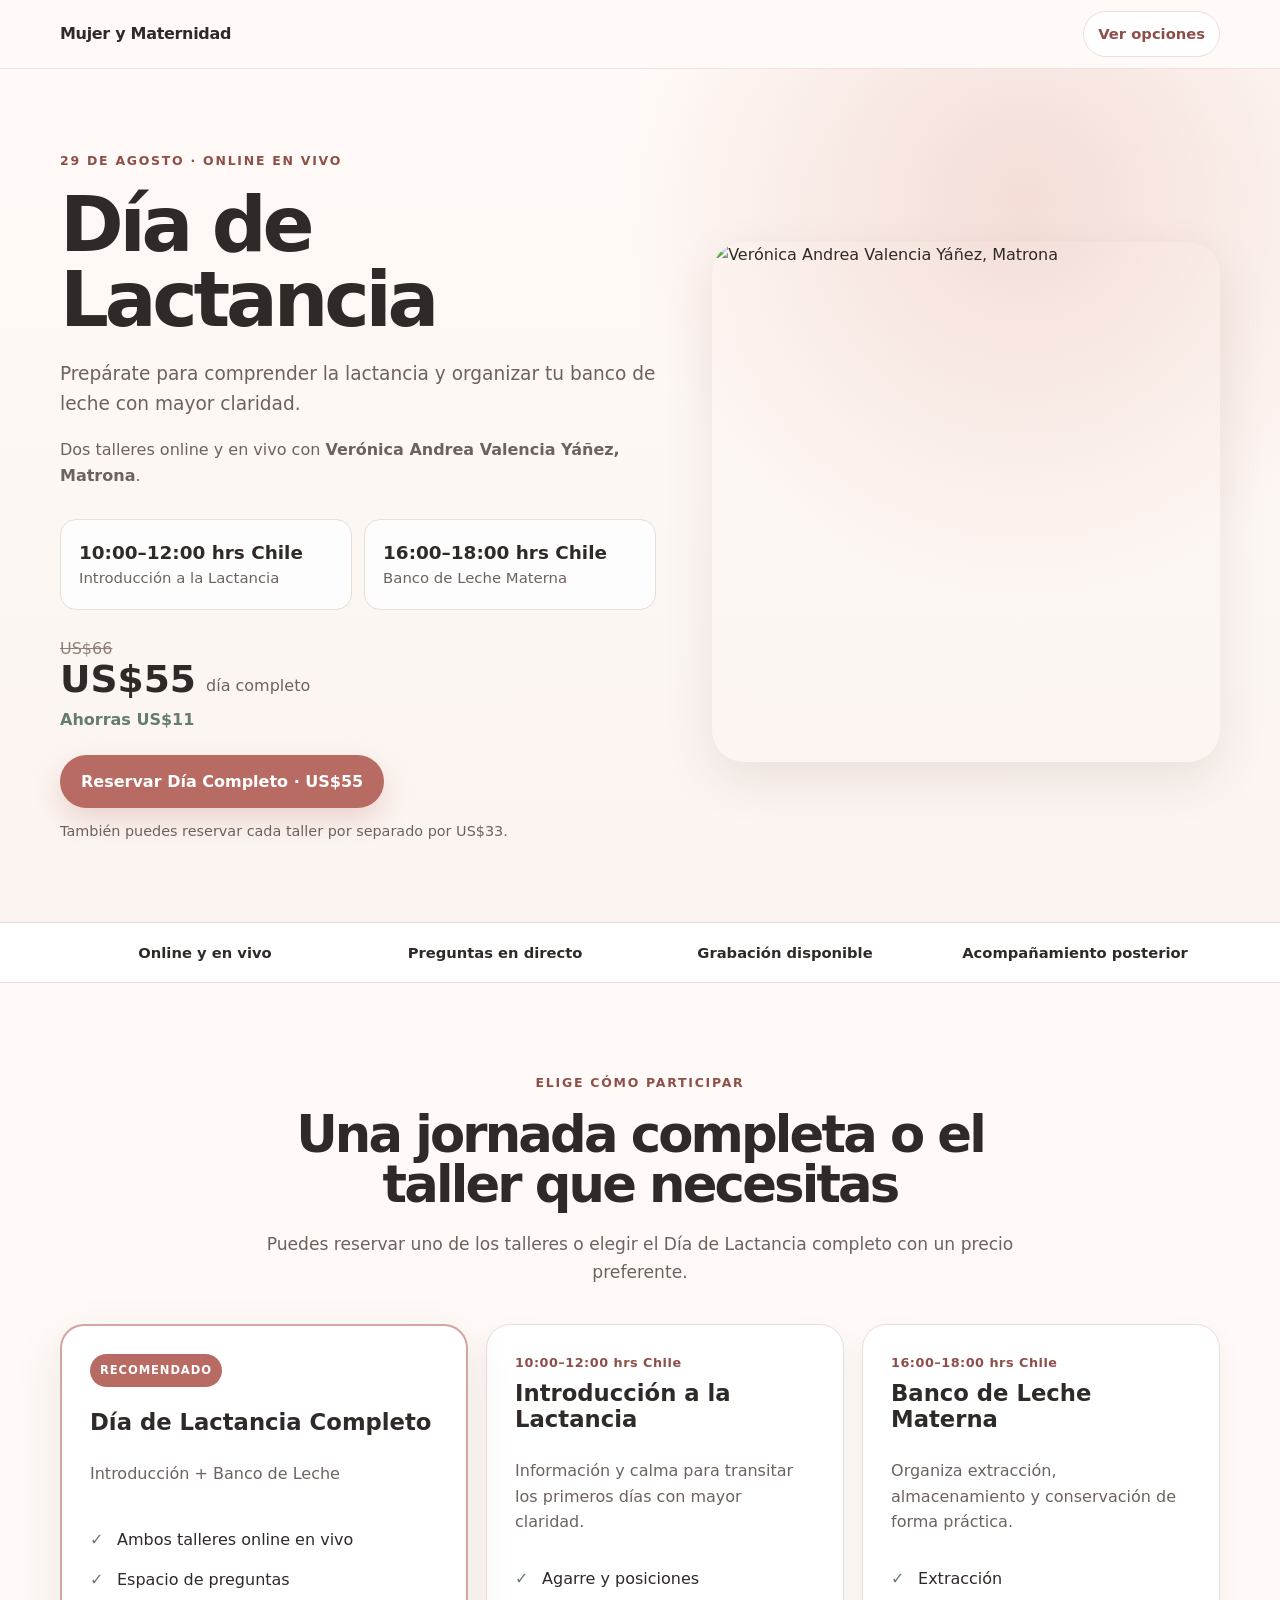
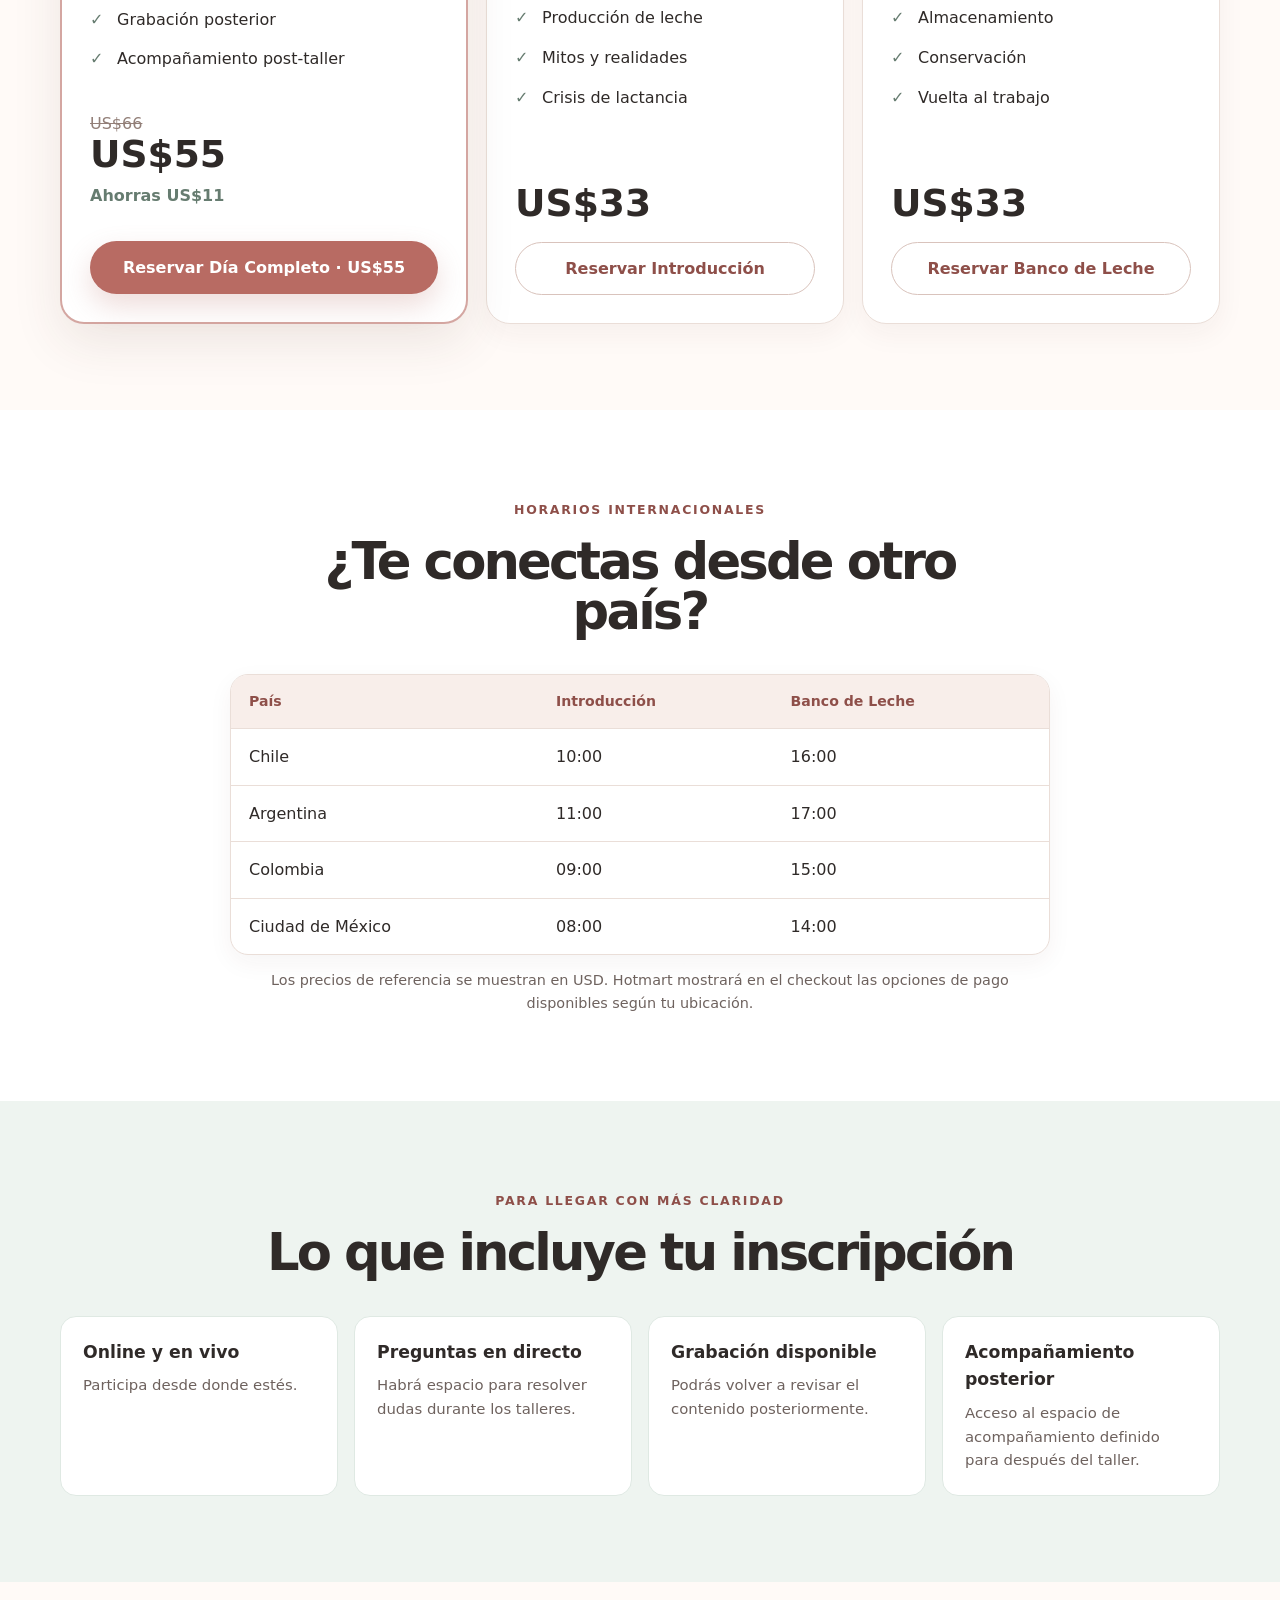
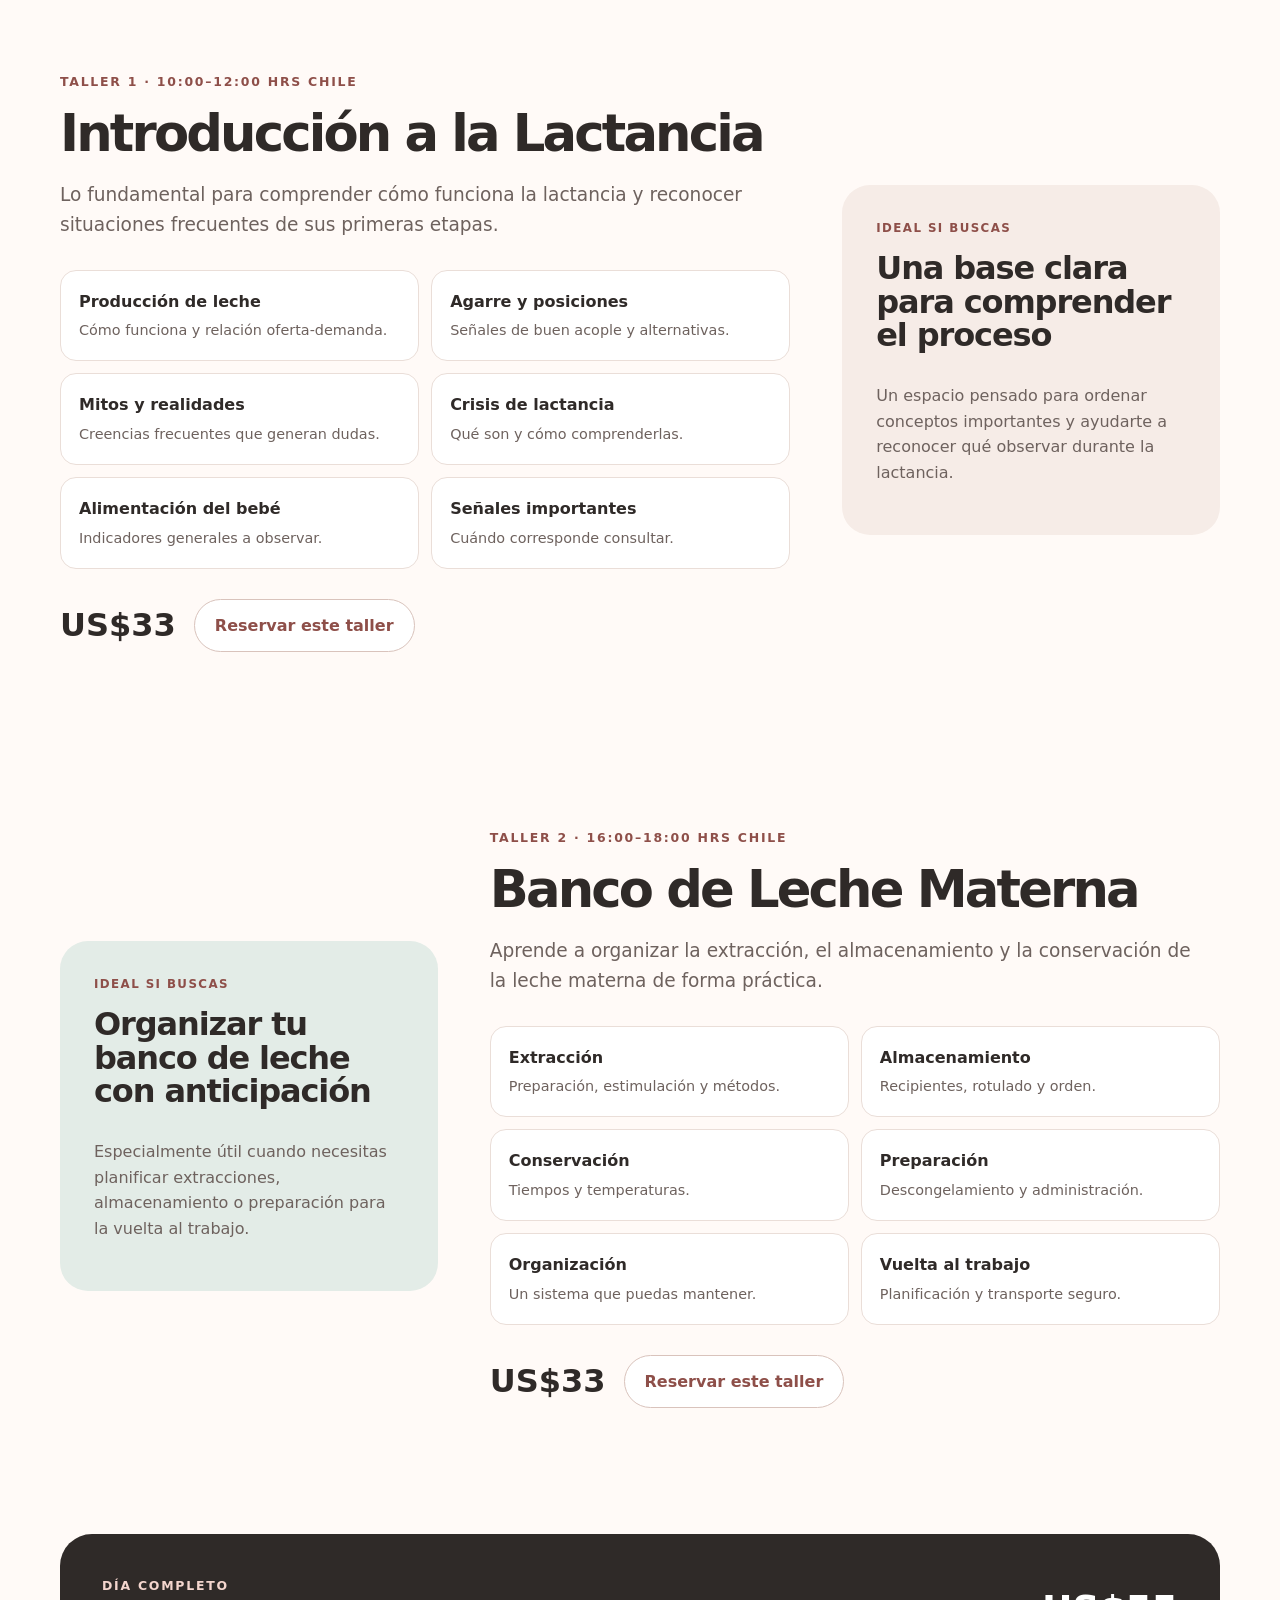
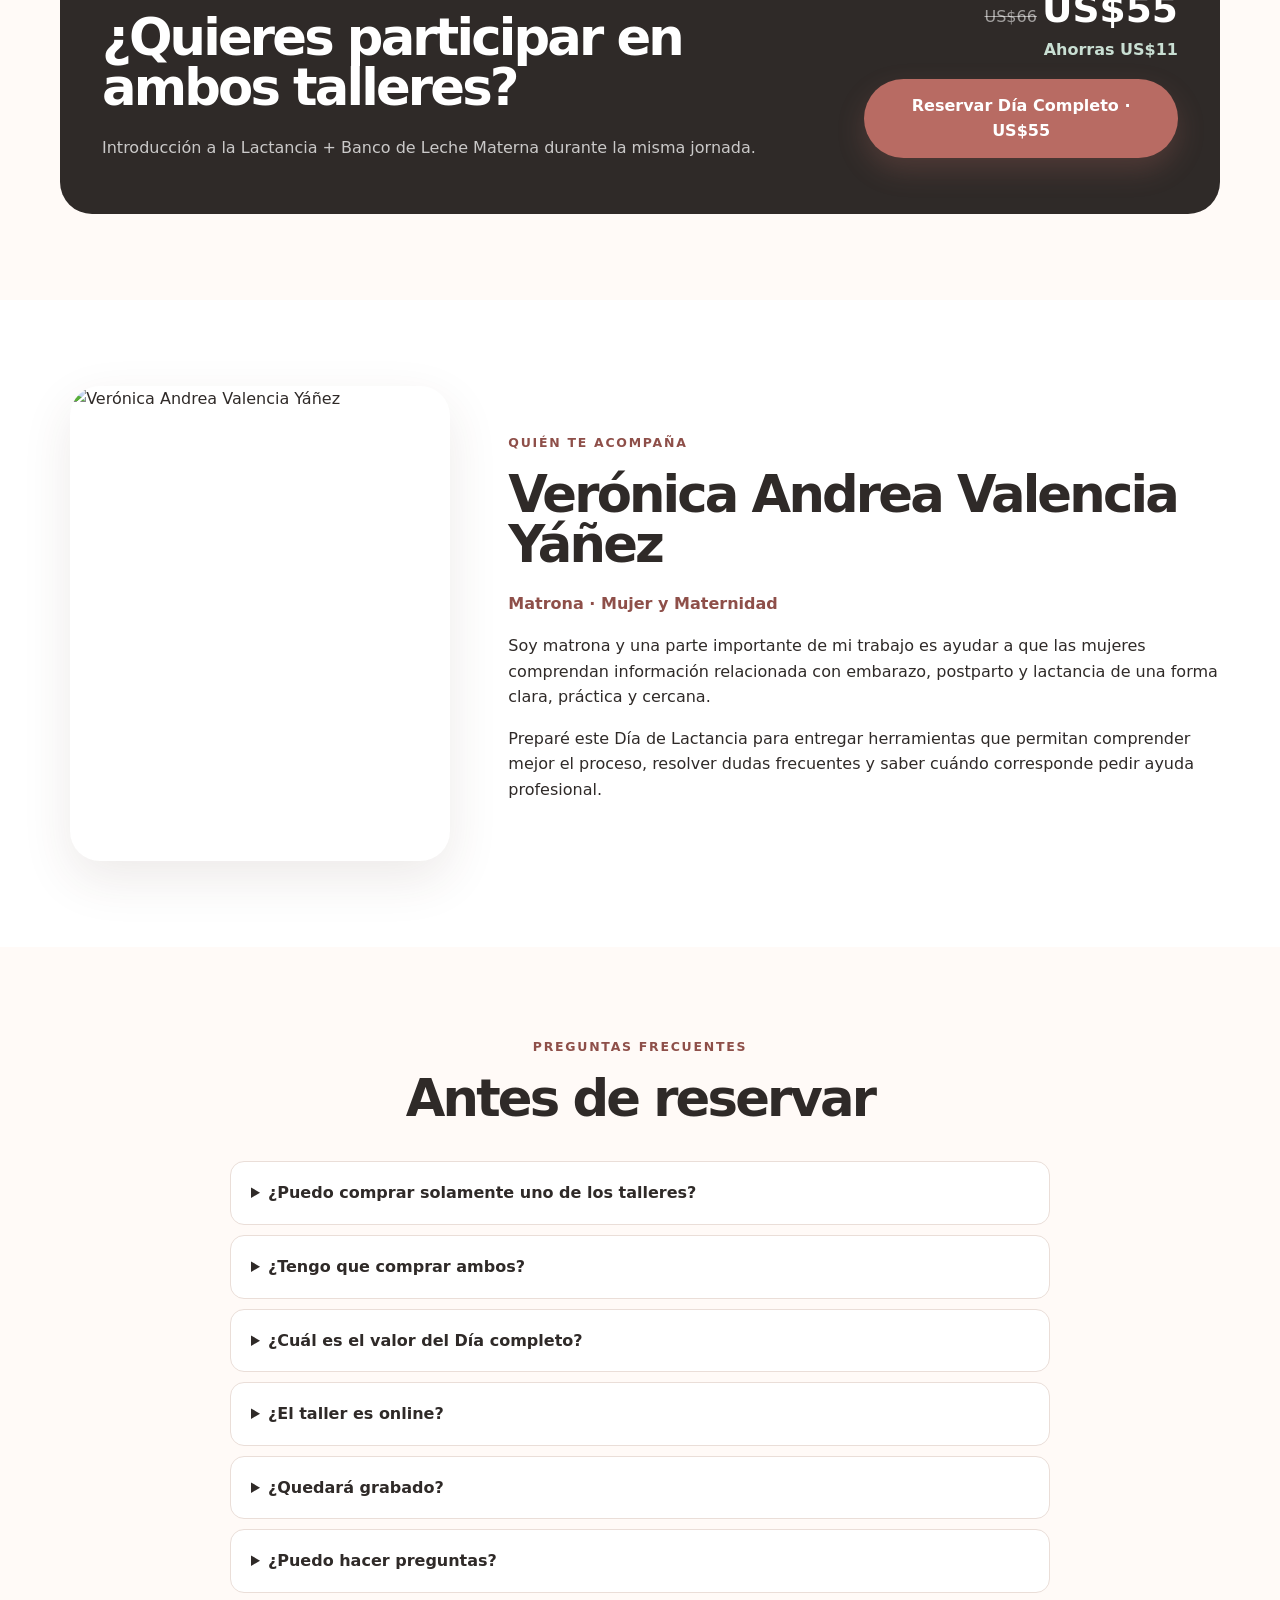
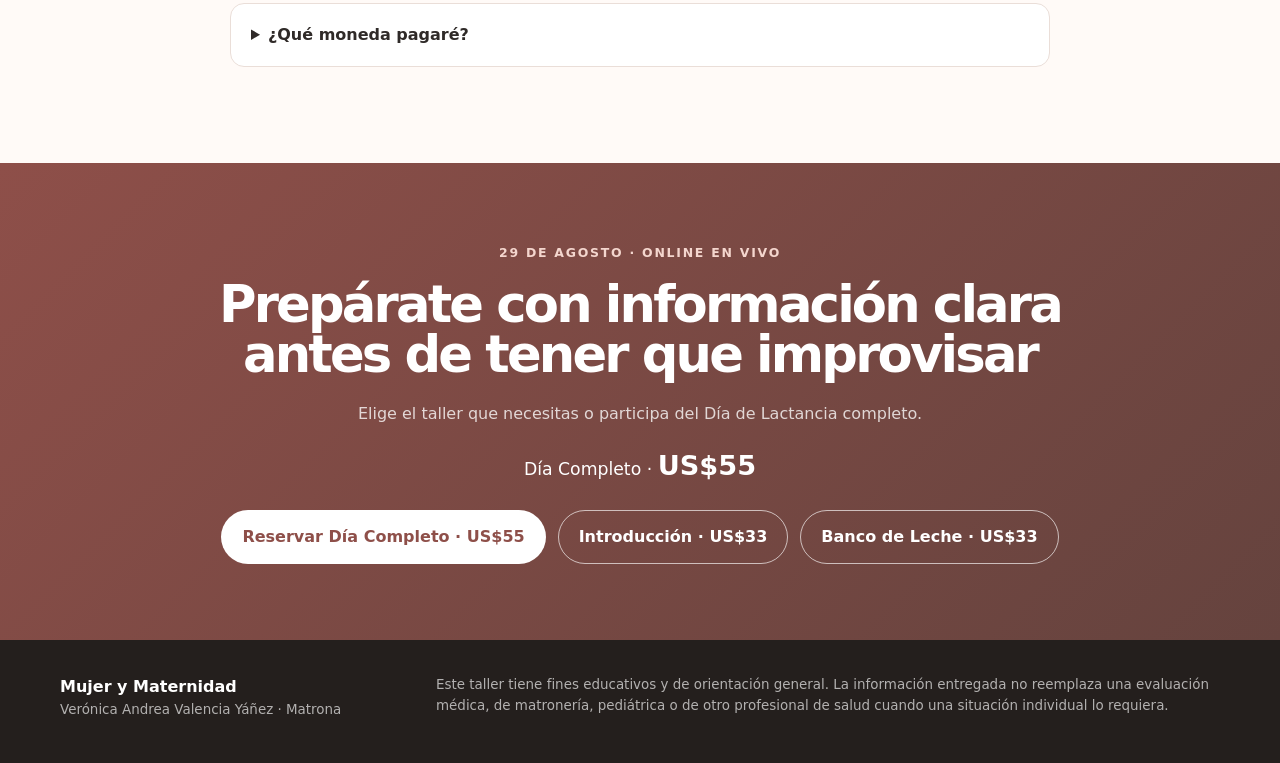
==== public/index.html @ 0cdcf333 "fix: isolate public assets for Cloudflare deployment" ====
<!doctype html>
<html lang="es">
<head>
  <meta charset="utf-8" />
  <meta name="viewport" content="width=device-width, initial-scale=1" />
  <title>Día de Lactancia | Mujer y Maternidad</title>
  <meta name="description" content="Día de Lactancia online en vivo con Verónica Andrea Valencia Yáñez, Matrona. Introducción a la Lactancia y Banco de Leche Materna. 29 de agosto de 2026." />
  <meta property="og:title" content="Día de Lactancia | Mujer y Maternidad" />
  <meta property="og:description" content="Dos talleres online en vivo para comprender la lactancia y organizar tu banco de leche con mayor claridad." />
  <meta property="og:type" content="website" />
  <meta name="theme-color" content="#b86b63" />
  <link rel="stylesheet" href="styles.css" />
  <script src="config.js"></script>
</head>
<body>
  <header class="site-header">
    <div class="container header-inner">
      <a class="brand" href="#inicio" aria-label="Mujer y Maternidad">Mujer y Maternidad</a>
      <a class="header-cta" href="#elige">Ver opciones</a>
    </div>
  </header>

  <main>
    <section class="hero" id="inicio">
      <div class="container hero-grid">
        <div class="hero-copy">
          <span class="eyebrow">29 DE AGOSTO · ONLINE EN VIVO</span>
          <h1>Día de Lactancia</h1>
          <p class="hero-lead">Prepárate para comprender la lactancia y organizar tu banco de leche con mayor claridad.</p>
          <p class="hero-subcopy">Dos talleres online y en vivo con <strong>Verónica Andrea Valencia Yáñez, Matrona</strong>.</p>

          <div class="schedule" aria-label="Horarios del evento">
            <div class="schedule-item">
              <strong>10:00–12:00 hrs Chile</strong>
              <span>Introducción a la Lactancia</span>
            </div>
            <div class="schedule-item">
              <strong>16:00–18:00 hrs Chile</strong>
              <span>Banco de Leche Materna</span>
            </div>
          </div>

          <div class="hero-offer">
            <span class="old-price">US$66</span>
            <div class="price-line"><strong>US$55</strong><span>día completo</span></div>
            <span class="saving">Ahorras US$11</span>
          </div>

          <a class="btn btn-primary combo-link" href="#" data-product="combo">Reservar Día Completo · US$55</a>
          <p class="microcopy">También puedes reservar cada taller por separado por US$33.</p>
        </div>

        <div class="hero-visual">
          <img class="hero-photo" src="https://hotmart.s3.amazonaws.com/profile_pictures/819f171f-e2e6-4ca8-93f9-af13ea2b0420/CopiadeIMG_9657.jpeg" alt="Verónica Andrea Valencia Yáñez, Matrona" />
        </div>
      </div>
    </section>

    <section class="trust-strip">
      <div class="container trust-grid">
        <span>Online y en vivo</span>
        <span>Preguntas en directo</span>
        <span>Grabación disponible</span>
        <span>Acompañamiento posterior</span>
      </div>
    </section>

    <section class="section" id="elige">
      <div class="container">
        <div class="section-heading centered">
          <span class="eyebrow">ELIGE CÓMO PARTICIPAR</span>
          <h2>Una jornada completa o el taller que necesitas</h2>
          <p>Puedes reservar uno de los talleres o elegir el Día de Lactancia completo con un precio preferente.</p>
        </div>

        <div class="cards pricing-grid">
          <article class="card card-featured">
            <span class="badge">RECOMENDADO</span>
            <h3>Día de Lactancia Completo</h3>
            <p class="card-subtitle">Introducción + Banco de Leche</p>
            <ul class="check-list">
              <li>Ambos talleres online en vivo</li>
              <li>Espacio de preguntas</li>
              <li>Grabación posterior</li>
              <li>Acompañamiento post-taller</li>
            </ul>
            <div class="price-block">
              <span class="old-price">US$66</span>
              <strong>US$55</strong>
              <span class="saving">Ahorras US$11</span>
            </div>
            <a class="btn btn-primary combo-link" data-product="combo" href="#">Quiero el Día Completo</a>
          </article>

          <article class="card">
            <span class="card-time">10:00–12:00 hrs Chile</span>
            <h3>Introducción a la Lactancia</h3>
            <p>Información y calma para transitar los primeros días con mayor claridad.</p>
            <ul class="check-list compact">
              <li>Agarre y posiciones</li>
              <li>Producción de leche</li>
              <li>Mitos y realidades</li>
              <li>Crisis de lactancia</li>
            </ul>
            <div class="price-block"><strong>US$33</strong></div>
            <a class="btn btn-secondary checkout-link" data-product="introduction" href="#">Reservar Introducción</a>
          </article>

          <article class="card">
            <span class="card-time">16:00–18:00 hrs Chile</span>
            <h3>Banco de Leche Materna</h3>
            <p>Organiza extracción, almacenamiento y conservación de forma práctica.</p>
            <ul class="check-list compact">
              <li>Extracción</li>
              <li>Almacenamiento</li>
              <li>Conservación</li>
              <li>Vuelta al trabajo</li>
            </ul>
            <div class="price-block"><strong>US$33</strong></div>
            <a class="btn btn-secondary checkout-link" data-product="milkBank" href="#">Reservar Banco de Leche</a>
          </article>
        </div>
      </div>
    </section>

    <section class="section international-section">
      <div class="container narrow">
        <div class="section-heading centered">
          <span class="eyebrow">HORARIOS INTERNACIONALES</span>
          <h2>¿Te conectas desde otro país?</h2>
        </div>
        <div class="time-table-wrap">
          <table class="time-table">
            <thead><tr><th>País</th><th>Introducción</th><th>Banco de Leche</th></tr></thead>
            <tbody>
              <tr><td>Chile</td><td>10:00</td><td>16:00</td></tr>
              <tr><td>Argentina</td><td>11:00</td><td>17:00</td></tr>
              <tr><td>Colombia</td><td>09:00</td><td>15:00</td></tr>
              <tr><td>Ciudad de México</td><td>08:00</td><td>14:00</td></tr>
            </tbody>
          </table>
        </div>
        <p class="table-note">Los precios de referencia se muestran en USD. Hotmart mostrará en el checkout las opciones de pago disponibles según tu ubicación.</p>
      </div>
    </section>

    <section class="section section-soft">
      <div class="container">
        <div class="section-heading centered">
          <span class="eyebrow">PARA LLEGAR CON MÁS CLARIDAD</span>
          <h2>Lo que incluye tu inscripción</h2>
        </div>
        <div class="benefits-grid">
          <article class="mini-card"><strong>Online y en vivo</strong><span>Participa desde donde estés.</span></article>
          <article class="mini-card"><strong>Preguntas en directo</strong><span>Habrá espacio para resolver dudas durante los talleres.</span></article>
          <article class="mini-card"><strong>Grabación disponible</strong><span>Podrás volver a revisar el contenido posteriormente.</span></article>
          <article class="mini-card"><strong>Acompañamiento posterior</strong><span>Acceso al espacio de acompañamiento definido para después del taller.</span></article>
        </div>
      </div>
    </section>

    <section class="section split-section" id="introduccion">
      <div class="container split-grid">
        <div>
          <span class="eyebrow">TALLER 1 · 10:00–12:00 HRS CHILE</span>
          <h2>Introducción a la Lactancia</h2>
          <p class="lead">Lo fundamental para comprender cómo funciona la lactancia y reconocer situaciones frecuentes de sus primeras etapas.</p>
          <div class="topic-grid">
            <div><strong>Producción de leche</strong><span>Cómo funciona y relación oferta-demanda.</span></div>
            <div><strong>Agarre y posiciones</strong><span>Señales de buen acople y alternativas.</span></div>
            <div><strong>Mitos y realidades</strong><span>Creencias frecuentes que generan dudas.</span></div>
            <div><strong>Crisis de lactancia</strong><span>Qué son y cómo comprenderlas.</span></div>
            <div><strong>Alimentación del bebé</strong><span>Indicadores generales a observar.</span></div>
            <div><strong>Señales importantes</strong><span>Cuándo corresponde consultar.</span></div>
          </div>
          <div class="inline-offer"><strong>US$33</strong><a class="btn btn-secondary checkout-link" data-product="introduction" href="#">Reservar este taller</a></div>
        </div>
        <aside class="info-panel">
          <span class="panel-label">IDEAL SI BUSCAS</span>
          <h3>Una base clara para comprender el proceso</h3>
          <p>Un espacio pensado para ordenar conceptos importantes y ayudarte a reconocer qué observar durante la lactancia.</p>
        </aside>
      </div>
    </section>

    <section class="section split-section reverse" id="banco">
      <div class="container split-grid">
        <aside class="info-panel accent-panel">
          <span class="panel-label">IDEAL SI BUSCAS</span>
          <h3>Organizar tu banco de leche con anticipación</h3>
          <p>Especialmente útil cuando necesitas planificar extracciones, almacenamiento o preparación para la vuelta al trabajo.</p>
        </aside>
        <div>
          <span class="eyebrow">TALLER 2 · 16:00–18:00 HRS CHILE</span>
          <h2>Banco de Leche Materna</h2>
          <p class="lead">Aprende a organizar la extracción, el almacenamiento y la conservación de la leche materna de forma práctica.</p>
          <div class="topic-grid">
            <div><strong>Extracción</strong><span>Preparación, estimulación y métodos.</span></div>
            <div><strong>Almacenamiento</strong><span>Recipientes, rotulado y orden.</span></div>
            <div><strong>Conservación</strong><span>Tiempos y temperaturas.</span></div>
            <div><strong>Preparación</strong><span>Descongelamiento y administración.</span></div>
            <div><strong>Organización</strong><span>Un sistema que puedas mantener.</span></div>
            <div><strong>Vuelta al trabajo</strong><span>Planificación y transporte seguro.</span></div>
          </div>
          <div class="inline-offer"><strong>US$33</strong><a class="btn btn-secondary checkout-link" data-product="milkBank" href="#">Reservar este taller</a></div>
        </div>
      </div>
    </section>

    <section class="section combo-section">
      <div class="container combo-box">
        <div>
          <span class="eyebrow light">DÍA COMPLETO</span>
          <h2>¿Quieres participar en ambos talleres?</h2>
          <p>Introducción a la Lactancia + Banco de Leche Materna durante la misma jornada.</p>
        </div>
        <div class="combo-price">
          <span class="old-price">US$66</span>
          <strong>US$55</strong>
          <span class="saving">Ahorras US$11</span>
          <a class="btn btn-primary combo-link" data-product="combo" href="#">Reservar Día Completo</a>
        </div>
      </div>
    </section>

    <section class="section section-profile">
      <div class="container profile-grid">
        <div class="profile-photo-wrap">
          <img class="profile-photo-real" src="https://hotmart.s3.amazonaws.com/profile_pictures/819f171f-e2e6-4ca8-93f9-af13ea2b0420/CopiadeIMG_9657.jpeg" alt="Verónica Andrea Valencia Yáñez" />
        </div>
        <div>
          <span class="eyebrow">QUIÉN TE ACOMPAÑA</span>
          <h2>Verónica Andrea Valencia Yáñez</h2>
          <p class="role">Matrona · Mujer y Maternidad</p>
          <p>Soy matrona y una parte importante de mi trabajo es ayudar a que las mujeres comprendan información relacionada con embarazo, postparto y lactancia de una forma clara, práctica y cercana.</p>
          <p>Preparé este Día de Lactancia para entregar herramientas que permitan comprender mejor el proceso, resolver dudas frecuentes y saber cuándo corresponde pedir ayuda profesional.</p>
        </div>
      </div>
    </section>

    <section class="section faq-section" id="faq">
      <div class="container narrow">
        <div class="section-heading centered">
          <span class="eyebrow">PREGUNTAS FRECUENTES</span>
          <h2>Antes de reservar</h2>
        </div>
        <details><summary>¿Puedo comprar solamente uno de los talleres?</summary><p>Sí. Cada taller puede reservarse individualmente por US$33.</p></details>
        <details><summary>¿Tengo que comprar ambos?</summary><p>No. Puedes elegir Introducción a la Lactancia, Banco de Leche o el Día de Lactancia completo.</p></details>
        <details><summary>¿Cuál es el valor del Día completo?</summary><p>US$55. Los dos talleres comprados por separado cuestan US$66.</p></details>
        <details><summary>¿El taller es online?</summary><p>Sí. Los dos talleres se realizan online y en vivo.</p></details>
        <details><summary>¿Quedará grabado?</summary><p>Sí. La inscripción contempla acceso posterior a la grabación según las condiciones informadas para el evento.</p></details>
        <details><summary>¿Puedo hacer preguntas?</summary><p>Sí. Habrá espacio para preguntas y respuestas durante la jornada.</p></details>
        <details><summary>¿Qué moneda pagaré?</summary><p>Los precios de referencia se expresan en dólares estadounidenses. Hotmart mostrará en el checkout las opciones de pago disponibles para tu ubicación.</p></details>
      </div>
    </section>

    <section class="final-cta">
      <div class="container final-cta-inner">
        <span class="eyebrow light">29 DE AGOSTO · ONLINE EN VIVO</span>
        <h2>Prepárate con información clara antes de tener que improvisar</h2>
        <p>Elige el taller que necesitas o participa del Día de Lactancia completo.</p>
        <div class="final-offer">Día Completo · <strong>US$55</strong></div>
        <div class="final-actions">
          <a class="btn btn-light combo-link" data-product="combo" href="#">Reservar Día Completo</a>
          <a class="btn btn-outline-light checkout-link" data-product="introduction" href="#">Introducción · US$33</a>
          <a class="btn btn-outline-light checkout-link" data-product="milkBank" href="#">Banco de Leche · US$33</a>
        </div>
      </div>
    </section>
  </main>

  <footer>
    <div class="container footer-inner">
      <div><strong>Mujer y Maternidad</strong><span>Verónica Andrea Valencia Yáñez · Matrona</span></div>
      <p>Este taller tiene fines educativos y de orientación general. La información entregada no reemplaza una evaluación médica, de matronería, pediátrica o de otro profesional de salud cuando una situación individual lo requiera.</p>
    </div>
  </footer>

  <script src="main.js"></script>
</body>
</html>
---- public/styles.css ----
:root{--bg:#fffaf7;--surface:#ffffff;--soft:#f6ece7;--soft2:#eef4f0;--text:#2f2a28;--muted:#6e625e;--brand:#b86b63;--brand-dark:#8e4f49;--sage:#667c70;--line:#eaded8;--shadow:0 18px 50px rgba(78,49,42,.10);--radius:24px;--radius-sm:16px;--max:1160px}*{box-sizing:border-box}html{scroll-behavior:smooth}body{margin:0;font-family:Inter,ui-sans-serif,system-ui,-apple-system,BlinkMacSystemFont,"Segoe UI",sans-serif;background:var(--bg);color:var(--text);line-height:1.6}a{color:inherit;text-decoration:none}.container{width:min(calc(100% - 32px),var(--max));margin:0 auto}.narrow{max-width:820px}.site-header{position:sticky;top:0;z-index:50;background:rgba(255,250,247,.92);backdrop-filter:blur(16px);border-bottom:1px solid rgba(234,222,216,.8)}.header-inner{min-height:68px;display:flex;align-items:center;justify-content:space-between;gap:18px}.brand{font-weight:800;letter-spacing:-.02em}.header-cta{font-size:.92rem;font-weight:700;color:var(--brand-dark);padding:10px 14px;border:1px solid var(--line);border-radius:999px;background:#fff}.hero{padding:78px 0 64px;background:radial-gradient(circle at 80% 15%,#f4ddd7 0,transparent 32%),linear-gradient(180deg,#fffaf7 0,#fbf4f0 100%)}.hero-grid{display:grid;grid-template-columns:1.08fr .92fr;gap:56px;align-items:center}.eyebrow{display:inline-block;font-size:.78rem;font-weight:800;letter-spacing:.14em;color:var(--brand-dark);margin-bottom:16px}.hero h1,.section h2,.final-cta h2{font-size:clamp(2.55rem,6vw,5rem);line-height:.98;letter-spacing:-.055em;margin:0 0 22px}.section h2,.final-cta h2{font-size:clamp(2rem,4vw,3.65rem)}.hero-lead,.lead{font-size:1.16rem;color:var(--muted);max-width:720px}.hero-subcopy{color:var(--muted);margin:14px 0 0}.schedule{display:grid;grid-template-columns:repeat(2,1fr);gap:12px;margin:30px 0 26px}.schedule-item{padding:18px;border:1px solid var(--line);border-radius:var(--radius-sm);background:rgba(255,255,255,.82);display:flex;flex-direction:column}.schedule-item strong{font-size:1.15rem}.schedule-item span{color:var(--muted);font-size:.93rem}.hero-offer{margin:16px 0 22px}.old-price{text-decoration:line-through;color:#927f78}.price-line{display:flex;align-items:flex-end;gap:10px}.price-line strong,.price-block strong,.combo-price strong{font-size:2.35rem;line-height:1}.price-line span{color:var(--muted)}.saving{display:block;color:var(--sage);font-weight:800;margin-top:8px}.btn{display:inline-flex;align-items:center;justify-content:center;min-height:52px;padding:13px 20px;border-radius:999px;font-weight:800;text-align:center;transition:.2s ease;border:1px solid transparent;cursor:pointer}.btn:hover{transform:translateY(-1px)}.btn-primary{background:var(--brand);color:#fff;box-shadow:0 12px 28px rgba(184,107,99,.24)}.btn-secondary{background:#fff;color:var(--brand-dark);border-color:#d9c3bc}.btn-light{background:#fff;color:var(--brand-dark)}.btn-outline-light{border-color:rgba(255,255,255,.65);color:#fff}.is-disabled{opacity:.58;cursor:not-allowed;pointer-events:none}.microcopy{font-size:.9rem;color:var(--muted);margin-top:12px}.hero-visual{min-height:520px;display:flex;align-items:center}.hero-photo{width:100%;height:520px;display:block;object-fit:cover;object-position:center top;border-radius:32px;box-shadow:var(--shadow)}.trust-strip{border-top:1px solid var(--line);border-bottom:1px solid var(--line);background:#fff}.trust-grid{display:grid;grid-template-columns:repeat(4,1fr)}.trust-grid span{padding:18px;text-align:center;font-weight:700;font-size:.92rem}.section{padding:86px 0}.section-soft{background:var(--soft2)}.international-section{background:#fff}.section-heading{max-width:760px;margin-bottom:38px}.section-heading.centered{text-align:center;margin-left:auto;margin-right:auto}.section-heading p{font-size:1.07rem;color:var(--muted)}.cards{display:grid;gap:18px}.pricing-grid{grid-template-columns:1.14fr 1fr 1fr;align-items:stretch}.card{background:var(--surface);border:1px solid var(--line);border-radius:var(--radius);padding:28px;box-shadow:0 10px 28px rgba(78,49,42,.05);display:flex;flex-direction:column}.card-featured{border:2px solid rgba(184,107,99,.6);box-shadow:var(--shadow);position:relative}.badge{align-self:flex-start;background:var(--brand);color:#fff;border-radius:999px;padding:7px 10px;font-size:.72rem;font-weight:900;letter-spacing:.08em;margin-bottom:16px}.card h3{font-size:1.42rem;line-height:1.15;margin:6px 0 10px}.card-subtitle,.card p{color:var(--muted)}.card-time{font-size:.8rem;font-weight:800;color:var(--brand-dark);letter-spacing:.04em}.check-list{list-style:none;padding:0;margin:18px 0}.check-list li{padding:7px 0 7px 27px;position:relative}.check-list li:before{content:"✓";position:absolute;left:0;color:var(--sage);font-weight:900}.check-list.compact{margin-top:8px}.price-block{margin-top:auto;padding-top:14px}.price-block .old-price{display:block}.price-block .saving{margin-bottom:14px}.card .btn{margin-top:18px;width:100%}.benefits-grid{display:grid;grid-template-columns:repeat(4,1fr);gap:16px}.mini-card{background:#fff;border:1px solid #dfe9e3;border-radius:var(--radius-sm);padding:22px;display:flex;flex-direction:column;gap:8px}.mini-card strong{font-size:1.08rem}.mini-card span{font-size:.93rem;color:var(--muted)}.time-table-wrap{overflow-x:auto;border:1px solid var(--line);border-radius:18px;background:#fff;box-shadow:0 8px 24px rgba(78,49,42,.05)}.time-table{width:100%;border-collapse:collapse;min-width:560px}.time-table th,.time-table td{padding:15px 18px;text-align:left;border-bottom:1px solid var(--line)}.time-table th{background:#f8eeea;font-size:.88rem;color:var(--brand-dark)}.time-table tr:last-child td{border-bottom:0}.table-note{margin:14px auto 0;color:var(--muted);font-size:.9rem;text-align:center}.split-grid{display:grid;grid-template-columns:1.45fr .75fr;gap:52px;align-items:center}.reverse .split-grid{grid-template-columns:.75fr 1.45fr}.topic-grid{display:grid;grid-template-columns:repeat(2,1fr);gap:12px;margin:30px 0}.topic-grid>div{padding:18px;border:1px solid var(--line);border-radius:var(--radius-sm);background:#fff}.topic-grid strong,.topic-grid span{display:block}.topic-grid span{color:var(--muted);font-size:.9rem;margin-top:5px}.info-panel{border-radius:28px;padding:34px;background:var(--soft);min-height:320px;display:flex;flex-direction:column;justify-content:center}.accent-panel{background:#e3ece7}.panel-label{font-size:.74rem;letter-spacing:.12em;font-weight:900;color:var(--brand-dark)}.info-panel h3{font-size:2rem;line-height:1.05;letter-spacing:-.035em;margin:14px 0}.info-panel p{color:var(--muted)}.inline-offer{display:flex;align-items:center;gap:18px;flex-wrap:wrap}.inline-offer>strong{font-size:2rem}.section-profile{background:#fff}.profile-grid{display:grid;grid-template-columns:.72fr 1.28fr;gap:48px;align-items:center}.profile-photo-wrap{display:flex;justify-content:center}.profile-photo-real{width:min(100%,380px);aspect-ratio:4/5;object-fit:cover;object-position:center top;border-radius:30px;box-shadow:var(--shadow)}.role{font-weight:800;color:var(--brand-dark)}.combo-section{padding-top:40px}.combo-box{background:var(--text);color:#fff;border-radius:32px;padding:38px 42px;display:grid;grid-template-columns:1.4fr .6fr;gap:30px;align-items:center}.combo-box p{color:rgba(255,255,255,.75)}.combo-price{text-align:right}.combo-price .old-price{color:rgba(255,255,255,.55)}.combo-price .saving{color:#c9dfd3}.combo-price .btn{margin-top:16px}.faq-section details{background:#fff;border:1px solid var(--line);border-radius:14px;margin-bottom:10px;padding:18px 20px}.faq-section summary{cursor:pointer;font-weight:800}.faq-section details p{color:var(--muted);margin-bottom:2px}.final-cta{background:linear-gradient(135deg,var(--brand-dark),#65433e);color:#fff;padding:76px 0}.final-cta-inner{text-align:center;max-width:850px}.eyebrow.light{color:#f4d6ce}.final-cta p{color:rgba(255,255,255,.78);max-width:700px;margin:0 auto 26px}.final-offer{font-size:1.08rem;margin:-8px 0 22px}.final-offer strong{font-size:1.7rem}.final-actions{display:flex;gap:12px;justify-content:center;flex-wrap:wrap}footer{padding:34px 0 42px;background:#241f1d;color:#fff}.footer-inner{display:grid;grid-template-columns:.6fr 1.4fr;gap:40px;align-items:start}.footer-inner div{display:flex;flex-direction:column}.footer-inner span,.footer-inner p{color:rgba(255,255,255,.65);font-size:.84rem;margin:0}@media(max-width:900px){.hero-grid,.split-grid,.reverse .split-grid,.profile-grid,.combo-box{grid-template-columns:1fr}.hero{padding-top:50px}.hero-visual{min-height:390px}.hero-photo{height:440px}.pricing-grid{grid-template-columns:1fr}.card-featured{order:-1}.benefits-grid{grid-template-columns:repeat(2,1fr)}.combo-price{text-align:left}.footer-inner{grid-template-columns:1fr}.trust-grid{grid-template-columns:repeat(2,1fr)}}@media(max-width:560px){.container{width:min(calc(100% - 22px),var(--max))}.site-header{position:static}.header-inner{min-height:58px}.header-cta{font-size:.82rem}.hero{padding:38px 0 42px;text-align:center}.hero h1{font-size:3.1rem}.hero-lead{font-size:1.04rem}.schedule{grid-template-columns:1fr}.price-line{justify-content:center}.hero-visual{min-height:0;margin-top:10px}.hero-photo{height:360px;border-radius:24px}.section{padding:60px 0}.trust-grid{grid-template-columns:1fr 1fr}.trust-grid span{padding:14px 8px;font-size:.78rem}.benefits-grid,.topic-grid{grid-template-columns:1fr}.card{padding:22px}.info-panel{min-height:0;padding:26px}.combo-box{padding:28px 22px}.final-actions{flex-direction:column}.final-actions .btn{width:100%}.inline-offer{align-items:stretch;flex-direction:column}.inline-offer .btn{width:100%}.profile-photo-real{width:min(78vw,330px)}.footer-inner{gap:18px}.time-table-wrap{margin:0 -2px}.table-note{padding:0 4px}}
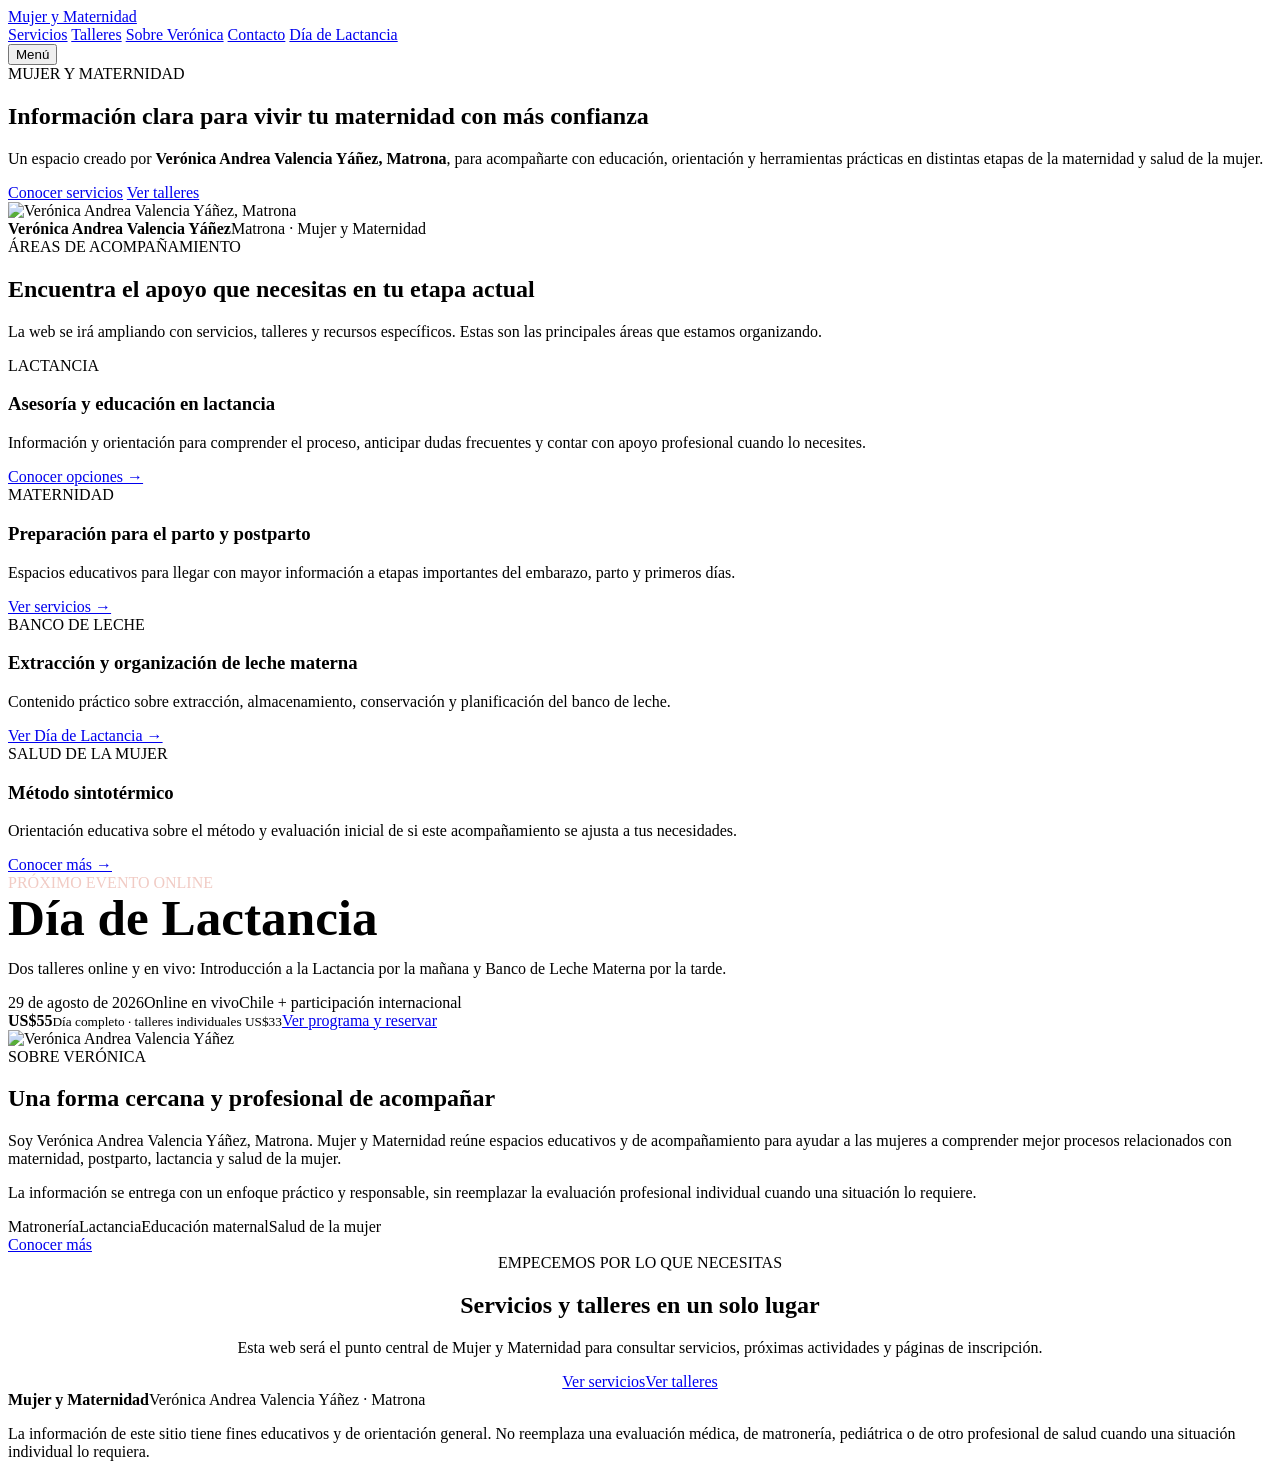
==== commit 1add9dea: "feat: create main Mujer y Maternidad website and preserve lactation landing" ====
--- a/public/index.html
+++ b/public/index.html
@@ -3,279 +3,101 @@
 <head>
   <meta charset="utf-8" />
   <meta name="viewport" content="width=device-width, initial-scale=1" />
-  <title>Día de Lactancia | Mujer y Maternidad</title>
-  <meta name="description" content="Día de Lactancia online en vivo con Verónica Andrea Valencia Yáñez, Matrona. Introducción a la Lactancia y Banco de Leche Materna. 29 de agosto de 2026." />
-  <meta property="og:title" content="Día de Lactancia | Mujer y Maternidad" />
-  <meta property="og:description" content="Dos talleres online en vivo para comprender la lactancia y organizar tu banco de leche con mayor claridad." />
+  <title>Mujer y Maternidad | Verónica Andrea Valencia Yáñez, Matrona</title>
+  <meta name="description" content="Mujer y Maternidad: acompañamiento e información en embarazo, postparto, lactancia, talleres y salud de la mujer con Verónica Andrea Valencia Yáñez, Matrona." />
+  <meta property="og:title" content="Mujer y Maternidad" />
+  <meta property="og:description" content="Información y acompañamiento profesional para distintas etapas de la maternidad y salud de la mujer." />
   <meta property="og:type" content="website" />
   <meta name="theme-color" content="#b86b63" />
-  <link rel="stylesheet" href="styles.css" />
-  <script src="config.js"></script>
+  <link rel="stylesheet" href="/site.css" />
 </head>
 <body>
-  <header class="site-header">
-    <div class="container header-inner">
-      <a class="brand" href="#inicio" aria-label="Mujer y Maternidad">Mujer y Maternidad</a>
-      <a class="header-cta" href="#elige">Ver opciones</a>
-    </div>
-  </header>
-
-  <main>
-    <section class="hero" id="inicio">
-      <div class="container hero-grid">
-        <div class="hero-copy">
-          <span class="eyebrow">29 DE AGOSTO · ONLINE EN VIVO</span>
-          <h1>Día de Lactancia</h1>
-          <p class="hero-lead">Prepárate para comprender la lactancia y organizar tu banco de leche con mayor claridad.</p>
-          <p class="hero-subcopy">Dos talleres online y en vivo con <strong>Verónica Andrea Valencia Yáñez, Matrona</strong>.</p>
-
-          <div class="schedule" aria-label="Horarios del evento">
-            <div class="schedule-item">
-              <strong>10:00–12:00 hrs Chile</strong>
-              <span>Introducción a la Lactancia</span>
-            </div>
-            <div class="schedule-item">
-              <strong>16:00–18:00 hrs Chile</strong>
-              <span>Banco de Leche Materna</span>
-            </div>
-          </div>
-
-          <div class="hero-offer">
-            <span class="old-price">US$66</span>
-            <div class="price-line"><strong>US$55</strong><span>día completo</span></div>
-            <span class="saving">Ahorras US$11</span>
-          </div>
-
-          <a class="btn btn-primary combo-link" href="#" data-product="combo">Reservar Día Completo · US$55</a>
-          <p class="microcopy">También puedes reservar cada taller por separado por US$33.</p>
-        </div>
-
-        <div class="hero-visual">
-          <img class="hero-photo" src="https://hotmart.s3.amazonaws.com/profile_pictures/819f171f-e2e6-4ca8-93f9-af13ea2b0420/CopiadeIMG_9657.jpeg" alt="Verónica Andrea Valencia Yáñez, Matrona" />
+<header class="site-header">
+  <div class="container nav">
+    <a class="brand" href="/">Mujer y Maternidad</a>
+    <nav class="nav-links" aria-label="Navegación principal">
+      <a href="/servicios/">Servicios</a>
+      <a href="/talleres/">Talleres</a>
+      <a href="/sobre-mi/">Sobre Verónica</a>
+      <a href="/contacto/">Contacto</a>
+      <a class="nav-cta" href="/dia-de-lactancia/">Día de Lactancia</a>
+    </nav>
+    <button class="btn btn-secondary mobile-menu" type="button" data-menu-toggle aria-expanded="false">Menú</button>
+  </div>
+</header>
+<main>
+  <section class="hero">
+    <div class="container hero-grid">
+      <div>
+        <span class="eyebrow">MUJER Y MATERNIDAD</span>
+        <h1>Información clara para vivir tu maternidad con más confianza</h1>
+        <p class="hero-lead">Un espacio creado por <strong>Verónica Andrea Valencia Yáñez, Matrona</strong>, para acompañarte con educación, orientación y herramientas prácticas en distintas etapas de la maternidad y salud de la mujer.</p>
+        <div class="hero-actions">
+          <a class="btn btn-primary" href="/servicios/">Conocer servicios</a>
+          <a class="btn btn-secondary" href="/talleres/">Ver talleres</a>
         </div>
       </div>
-    </section>
+      <div class="portrait-card">
+        <img src="https://hotmart.s3.amazonaws.com/profile_pictures/819f171f-e2e6-4ca8-93f9-af13ea2b0420/CopiadeIMG_9657.jpeg" alt="Verónica Andrea Valencia Yáñez, Matrona" />
+        <div class="portrait-note"><strong>Verónica Andrea Valencia Yáñez</strong><span>Matrona · Mujer y Maternidad</span></div>
+      </div>
+    </div>
+  </section>
 
-    <section class="trust-strip">
-      <div class="container trust-grid">
-        <span>Online y en vivo</span>
-        <span>Preguntas en directo</span>
-        <span>Grabación disponible</span>
-        <span>Acompañamiento posterior</span>
+  <section class="section" id="areas">
+    <div class="container">
+      <div class="section-heading center">
+        <span class="eyebrow">ÁREAS DE ACOMPAÑAMIENTO</span>
+        <h2>Encuentra el apoyo que necesitas en tu etapa actual</h2>
+        <p>La web se irá ampliando con servicios, talleres y recursos específicos. Estas son las principales áreas que estamos organizando.</p>
       </div>
-    </section>
+      <div class="grid service-grid">
+        <article class="card"><span class="card-tag">LACTANCIA</span><h3>Asesoría y educación en lactancia</h3><p>Información y orientación para comprender el proceso, anticipar dudas frecuentes y contar con apoyo profesional cuando lo necesites.</p><a class="link-arrow" href="/servicios/">Conocer opciones →</a></article>
+        <article class="card"><span class="card-tag">MATERNIDAD</span><h3>Preparación para el parto y postparto</h3><p>Espacios educativos para llegar con mayor información a etapas importantes del embarazo, parto y primeros días.</p><a class="link-arrow" href="/servicios/">Ver servicios →</a></article>
+        <article class="card"><span class="card-tag">BANCO DE LECHE</span><h3>Extracción y organización de leche materna</h3><p>Contenido práctico sobre extracción, almacenamiento, conservación y planificación del banco de leche.</p><a class="link-arrow" href="/dia-de-lactancia/">Ver Día de Lactancia →</a></article>
+        <article class="card"><span class="card-tag">SALUD DE LA MUJER</span><h3>Método sintotérmico</h3><p>Orientación educativa sobre el método y evaluación inicial de si este acompañamiento se ajusta a tus necesidades.</p><a class="link-arrow" href="/servicios/">Conocer más →</a></article>
+      </div>
+    </div>
+  </section>
 
-    <section class="section" id="elige">
-      <div class="container">
-        <div class="section-heading centered">
-          <span class="eyebrow">ELIGE CÓMO PARTICIPAR</span>
-          <h2>Una jornada completa o el taller que necesitas</h2>
-          <p>Puedes reservar uno de los talleres o elegir el Día de Lactancia completo con un precio preferente.</p>
+  <section class="section section-soft">
+    <div class="container">
+      <div class="event-card">
+        <div>
+          <span class="eyebrow" style="color:#f1cbc4">PRÓXIMO EVENTO ONLINE</span>
+          <h2 style="margin:0;font-size:clamp(2rem,4vw,3.4rem);line-height:1">Día de Lactancia</h2>
+          <p>Dos talleres online y en vivo: Introducción a la Lactancia por la mañana y Banco de Leche Materna por la tarde.</p>
+          <div class="event-meta"><span>29 de agosto de 2026</span><span>Online en vivo</span><span>Chile + participación internacional</span></div>
         </div>
+        <div class="event-price"><strong>US$55</strong><small>Día completo · talleres individuales US$33</small><a class="btn" href="/dia-de-lactancia/">Ver programa y reservar</a></div>
+      </div>
+    </div>
+  </section>
 
-        <div class="cards pricing-grid">
-          <article class="card card-featured">
-            <span class="badge">RECOMENDADO</span>
-            <h3>Día de Lactancia Completo</h3>
-            <p class="card-subtitle">Introducción + Banco de Leche</p>
-            <ul class="check-list">
-              <li>Ambos talleres online en vivo</li>
-              <li>Espacio de preguntas</li>
-              <li>Grabación posterior</li>
-              <li>Acompañamiento post-taller</li>
-            </ul>
-            <div class="price-block">
-              <span class="old-price">US$66</span>
-              <strong>US$55</strong>
-              <span class="saving">Ahorras US$11</span>
-            </div>
-            <a class="btn btn-primary combo-link" data-product="combo" href="#">Quiero el Día Completo</a>
-          </article>
+  <section class="section">
+    <div class="container split">
+      <img class="profile-photo" src="https://hotmart.s3.amazonaws.com/profile_pictures/819f171f-e2e6-4ca8-93f9-af13ea2b0420/CopiadeIMG_9657.jpeg" alt="Verónica Andrea Valencia Yáñez" />
+      <div>
+        <span class="eyebrow">SOBRE VERÓNICA</span>
+        <h2>Una forma cercana y profesional de acompañar</h2>
+        <p class="lead">Soy Verónica Andrea Valencia Yáñez, Matrona. Mujer y Maternidad reúne espacios educativos y de acompañamiento para ayudar a las mujeres a comprender mejor procesos relacionados con maternidad, postparto, lactancia y salud de la mujer.</p>
+        <p>La información se entrega con un enfoque práctico y responsable, sin reemplazar la evaluación profesional individual cuando una situación lo requiere.</p>
+        <div class="pill-list"><span class="pill">Matronería</span><span class="pill">Lactancia</span><span class="pill">Educación maternal</span><span class="pill">Salud de la mujer</span></div>
+        <div class="actions"><a class="btn btn-secondary" href="/sobre-mi/">Conocer más</a></div>
+      </div>
+    </div>
+  </section>
 
-          <article class="card">
-            <span class="card-time">10:00–12:00 hrs Chile</span>
-            <h3>Introducción a la Lactancia</h3>
-            <p>Información y calma para transitar los primeros días con mayor claridad.</p>
-            <ul class="check-list compact">
-              <li>Agarre y posiciones</li>
-              <li>Producción de leche</li>
-              <li>Mitos y realidades</li>
-              <li>Crisis de lactancia</li>
-            </ul>
-            <div class="price-block"><strong>US$33</strong></div>
-            <a class="btn btn-secondary checkout-link" data-product="introduction" href="#">Reservar Introducción</a>
-          </article>
-
-          <article class="card">
-            <span class="card-time">16:00–18:00 hrs Chile</span>
-            <h3>Banco de Leche Materna</h3>
-            <p>Organiza extracción, almacenamiento y conservación de forma práctica.</p>
-            <ul class="check-list compact">
-              <li>Extracción</li>
-              <li>Almacenamiento</li>
-              <li>Conservación</li>
-              <li>Vuelta al trabajo</li>
-            </ul>
-            <div class="price-block"><strong>US$33</strong></div>
-            <a class="btn btn-secondary checkout-link" data-product="milkBank" href="#">Reservar Banco de Leche</a>
-          </article>
-        </div>
-      </div>
-    </section>
-
-    <section class="section international-section">
-      <div class="container narrow">
-        <div class="section-heading centered">
-          <span class="eyebrow">HORARIOS INTERNACIONALES</span>
-          <h2>¿Te conectas desde otro país?</h2>
-        </div>
-        <div class="time-table-wrap">
-          <table class="time-table">
-            <thead><tr><th>País</th><th>Introducción</th><th>Banco de Leche</th></tr></thead>
-            <tbody>
-              <tr><td>Chile</td><td>10:00</td><td>16:00</td></tr>
-              <tr><td>Argentina</td><td>11:00</td><td>17:00</td></tr>
-              <tr><td>Colombia</td><td>09:00</td><td>15:00</td></tr>
-              <tr><td>Ciudad de México</td><td>08:00</td><td>14:00</td></tr>
-            </tbody>
-          </table>
-        </div>
-        <p class="table-note">Los precios de referencia se muestran en USD. Hotmart mostrará en el checkout las opciones de pago disponibles según tu ubicación.</p>
-      </div>
-    </section>
-
-    <section class="section section-soft">
-      <div class="container">
-        <div class="section-heading centered">
-          <span class="eyebrow">PARA LLEGAR CON MÁS CLARIDAD</span>
-          <h2>Lo que incluye tu inscripción</h2>
-        </div>
-        <div class="benefits-grid">
-          <article class="mini-card"><strong>Online y en vivo</strong><span>Participa desde donde estés.</span></article>
-          <article class="mini-card"><strong>Preguntas en directo</strong><span>Habrá espacio para resolver dudas durante los talleres.</span></article>
-          <article class="mini-card"><strong>Grabación disponible</strong><span>Podrás volver a revisar el contenido posteriormente.</span></article>
-          <article class="mini-card"><strong>Acompañamiento posterior</strong><span>Acceso al espacio de acompañamiento definido para después del taller.</span></article>
-        </div>
-      </div>
-    </section>
-
-    <section class="section split-section" id="introduccion">
-      <div class="container split-grid">
-        <div>
-          <span class="eyebrow">TALLER 1 · 10:00–12:00 HRS CHILE</span>
-          <h2>Introducción a la Lactancia</h2>
-          <p class="lead">Lo fundamental para comprender cómo funciona la lactancia y reconocer situaciones frecuentes de sus primeras etapas.</p>
-          <div class="topic-grid">
-            <div><strong>Producción de leche</strong><span>Cómo funciona y relación oferta-demanda.</span></div>
-            <div><strong>Agarre y posiciones</strong><span>Señales de buen acople y alternativas.</span></div>
-            <div><strong>Mitos y realidades</strong><span>Creencias frecuentes que generan dudas.</span></div>
-            <div><strong>Crisis de lactancia</strong><span>Qué son y cómo comprenderlas.</span></div>
-            <div><strong>Alimentación del bebé</strong><span>Indicadores generales a observar.</span></div>
-            <div><strong>Señales importantes</strong><span>Cuándo corresponde consultar.</span></div>
-          </div>
-          <div class="inline-offer"><strong>US$33</strong><a class="btn btn-secondary checkout-link" data-product="introduction" href="#">Reservar este taller</a></div>
-        </div>
-        <aside class="info-panel">
-          <span class="panel-label">IDEAL SI BUSCAS</span>
-          <h3>Una base clara para comprender el proceso</h3>
-          <p>Un espacio pensado para ordenar conceptos importantes y ayudarte a reconocer qué observar durante la lactancia.</p>
-        </aside>
-      </div>
-    </section>
-
-    <section class="section split-section reverse" id="banco">
-      <div class="container split-grid">
-        <aside class="info-panel accent-panel">
-          <span class="panel-label">IDEAL SI BUSCAS</span>
-          <h3>Organizar tu banco de leche con anticipación</h3>
-          <p>Especialmente útil cuando necesitas planificar extracciones, almacenamiento o preparación para la vuelta al trabajo.</p>
-        </aside>
-        <div>
-          <span class="eyebrow">TALLER 2 · 16:00–18:00 HRS CHILE</span>
-          <h2>Banco de Leche Materna</h2>
-          <p class="lead">Aprende a organizar la extracción, el almacenamiento y la conservación de la leche materna de forma práctica.</p>
-          <div class="topic-grid">
-            <div><strong>Extracción</strong><span>Preparación, estimulación y métodos.</span></div>
-            <div><strong>Almacenamiento</strong><span>Recipientes, rotulado y orden.</span></div>
-            <div><strong>Conservación</strong><span>Tiempos y temperaturas.</span></div>
-            <div><strong>Preparación</strong><span>Descongelamiento y administración.</span></div>
-            <div><strong>Organización</strong><span>Un sistema que puedas mantener.</span></div>
-            <div><strong>Vuelta al trabajo</strong><span>Planificación y transporte seguro.</span></div>
-          </div>
-          <div class="inline-offer"><strong>US$33</strong><a class="btn btn-secondary checkout-link" data-product="milkBank" href="#">Reservar este taller</a></div>
-        </div>
-      </div>
-    </section>
-
-    <section class="section combo-section">
-      <div class="container combo-box">
-        <div>
-          <span class="eyebrow light">DÍA COMPLETO</span>
-          <h2>¿Quieres participar en ambos talleres?</h2>
-          <p>Introducción a la Lactancia + Banco de Leche Materna durante la misma jornada.</p>
-        </div>
-        <div class="combo-price">
-          <span class="old-price">US$66</span>
-          <strong>US$55</strong>
-          <span class="saving">Ahorras US$11</span>
-          <a class="btn btn-primary combo-link" data-product="combo" href="#">Reservar Día Completo</a>
-        </div>
-      </div>
-    </section>
-
-    <section class="section section-profile">
-      <div class="container profile-grid">
-        <div class="profile-photo-wrap">
-          <img class="profile-photo-real" src="https://hotmart.s3.amazonaws.com/profile_pictures/819f171f-e2e6-4ca8-93f9-af13ea2b0420/CopiadeIMG_9657.jpeg" alt="Verónica Andrea Valencia Yáñez" />
-        </div>
-        <div>
-          <span class="eyebrow">QUIÉN TE ACOMPAÑA</span>
-          <h2>Verónica Andrea Valencia Yáñez</h2>
-          <p class="role">Matrona · Mujer y Maternidad</p>
-          <p>Soy matrona y una parte importante de mi trabajo es ayudar a que las mujeres comprendan información relacionada con embarazo, postparto y lactancia de una forma clara, práctica y cercana.</p>
-          <p>Preparé este Día de Lactancia para entregar herramientas que permitan comprender mejor el proceso, resolver dudas frecuentes y saber cuándo corresponde pedir ayuda profesional.</p>
-        </div>
-      </div>
-    </section>
-
-    <section class="section faq-section" id="faq">
-      <div class="container narrow">
-        <div class="section-heading centered">
-          <span class="eyebrow">PREGUNTAS FRECUENTES</span>
-          <h2>Antes de reservar</h2>
-        </div>
-        <details><summary>¿Puedo comprar solamente uno de los talleres?</summary><p>Sí. Cada taller puede reservarse individualmente por US$33.</p></details>
-        <details><summary>¿Tengo que comprar ambos?</summary><p>No. Puedes elegir Introducción a la Lactancia, Banco de Leche o el Día de Lactancia completo.</p></details>
-        <details><summary>¿Cuál es el valor del Día completo?</summary><p>US$55. Los dos talleres comprados por separado cuestan US$66.</p></details>
-        <details><summary>¿El taller es online?</summary><p>Sí. Los dos talleres se realizan online y en vivo.</p></details>
-        <details><summary>¿Quedará grabado?</summary><p>Sí. La inscripción contempla acceso posterior a la grabación según las condiciones informadas para el evento.</p></details>
-        <details><summary>¿Puedo hacer preguntas?</summary><p>Sí. Habrá espacio para preguntas y respuestas durante la jornada.</p></details>
-        <details><summary>¿Qué moneda pagaré?</summary><p>Los precios de referencia se expresan en dólares estadounidenses. Hotmart mostrará en el checkout las opciones de pago disponibles para tu ubicación.</p></details>
-      </div>
-    </section>
-
-    <section class="final-cta">
-      <div class="container final-cta-inner">
-        <span class="eyebrow light">29 DE AGOSTO · ONLINE EN VIVO</span>
-        <h2>Prepárate con información clara antes de tener que improvisar</h2>
-        <p>Elige el taller que necesitas o participa del Día de Lactancia completo.</p>
-        <div class="final-offer">Día Completo · <strong>US$55</strong></div>
-        <div class="final-actions">
-          <a class="btn btn-light combo-link" data-product="combo" href="#">Reservar Día Completo</a>
-          <a class="btn btn-outline-light checkout-link" data-product="introduction" href="#">Introducción · US$33</a>
-          <a class="btn btn-outline-light checkout-link" data-product="milkBank" href="#">Banco de Leche · US$33</a>
-        </div>
-      </div>
-    </section>
-  </main>
-
-  <footer>
-    <div class="container footer-inner">
-      <div><strong>Mujer y Maternidad</strong><span>Verónica Andrea Valencia Yáñez · Matrona</span></div>
-      <p>Este taller tiene fines educativos y de orientación general. La información entregada no reemplaza una evaluación médica, de matronería, pediátrica o de otro profesional de salud cuando una situación individual lo requiera.</p>
+  <section class="section section-soft">
+    <div class="container narrow" style="text-align:center">
+      <span class="eyebrow">EMPECEMOS POR LO QUE NECESITAS</span>
+      <h2>Servicios y talleres en un solo lugar</h2>
+      <p class="lead">Esta web será el punto central de Mujer y Maternidad para consultar servicios, próximas actividades y páginas de inscripción.</p>
+      <div class="actions" style="justify-content:center"><a class="btn btn-primary" href="/servicios/">Ver servicios</a><a class="btn btn-secondary" href="/talleres/">Ver talleres</a></div>
     </div>
-  </footer>
-
-  <script src="main.js"></script>
+  </section>
+</main>
+<footer class="footer"><div class="container footer-grid"><div><strong>Mujer y Maternidad</strong><span>Verónica Andrea Valencia Yáñez · Matrona</span></div><p>La información de este sitio tiene fines educativos y de orientación general. No reemplaza una evaluación médica, de matronería, pediátrica o de otro profesional de salud cuando una situación individual lo requiera.</p></div></footer>
+<script src="/site.js"></script>
 </body>
 </html>
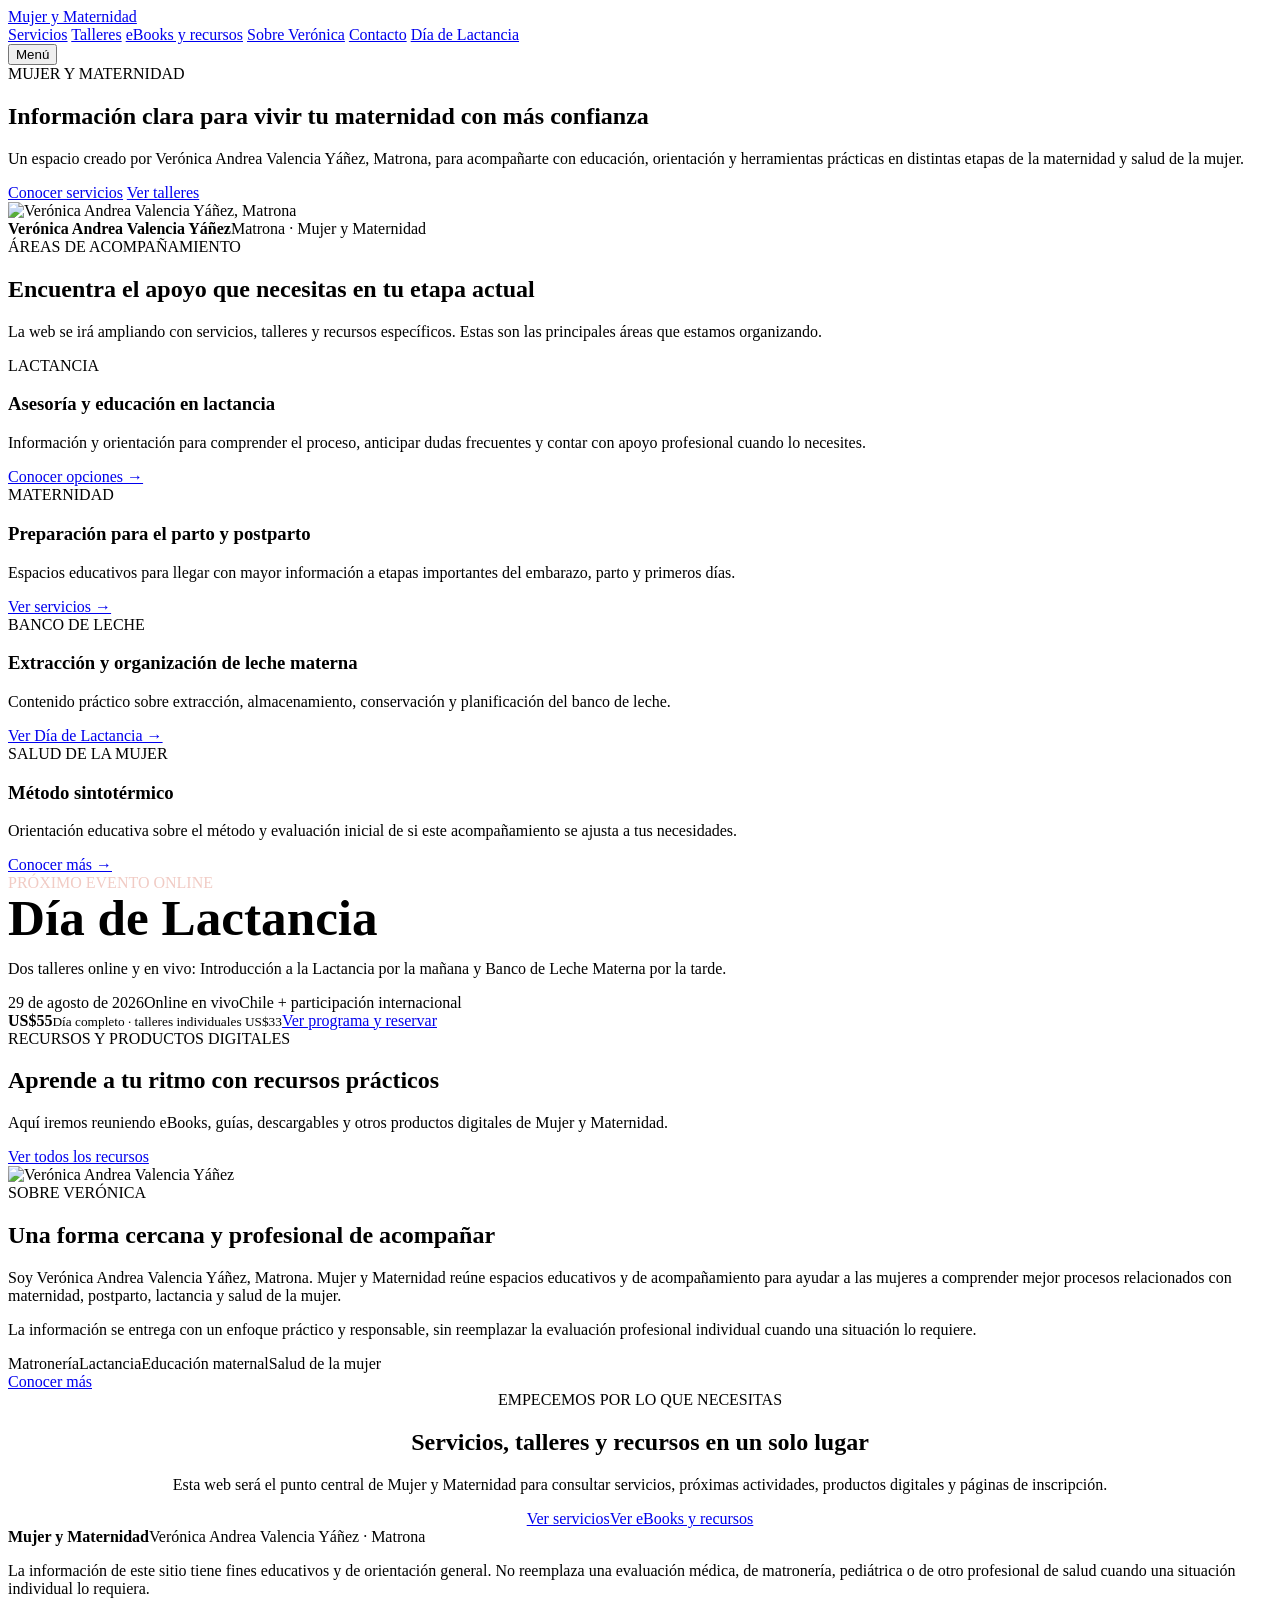
==== commit 5a8a1820: "feat: add resources catalog and editable content hooks" ====
--- a/public/index.html
+++ b/public/index.html
@@ -10,14 +10,16 @@
   <meta property="og:type" content="website" />
   <meta name="theme-color" content="#b86b63" />
   <link rel="stylesheet" href="/site.css" />
+  <script src="/content.js"></script>
 </head>
 <body>
 <header class="site-header">
   <div class="container nav">
-    <a class="brand" href="/">Mujer y Maternidad</a>
+    <a class="brand" href="/" aria-label="Ir al inicio de Mujer y Maternidad">Mujer y Maternidad</a>
     <nav class="nav-links" aria-label="Navegación principal">
       <a href="/servicios/">Servicios</a>
       <a href="/talleres/">Talleres</a>
+      <a href="/recursos/">eBooks y recursos</a>
       <a href="/sobre-mi/">Sobre Verónica</a>
       <a href="/contacto/">Contacto</a>
       <a class="nav-cta" href="/dia-de-lactancia/">Día de Lactancia</a>
@@ -29,9 +31,9 @@
   <section class="hero">
     <div class="container hero-grid">
       <div>
-        <span class="eyebrow">MUJER Y MATERNIDAD</span>
-        <h1>Información clara para vivir tu maternidad con más confianza</h1>
-        <p class="hero-lead">Un espacio creado por <strong>Verónica Andrea Valencia Yáñez, Matrona</strong>, para acompañarte con educación, orientación y herramientas prácticas en distintas etapas de la maternidad y salud de la mujer.</p>
+        <span class="eyebrow" data-content="home.heroEyebrow">MUJER Y MATERNIDAD</span>
+        <h1 data-content="home.heroTitle">Información clara para vivir tu maternidad con más confianza</h1>
+        <p class="hero-lead" data-content="home.heroLead">Un espacio creado por Verónica Andrea Valencia Yáñez, Matrona, para acompañarte con educación, orientación y herramientas prácticas en distintas etapas de la maternidad y salud de la mujer.</p>
         <div class="hero-actions">
           <a class="btn btn-primary" href="/servicios/">Conocer servicios</a>
           <a class="btn btn-secondary" href="/talleres/">Ver talleres</a>
@@ -74,7 +76,19 @@
     </div>
   </section>
 
-  <section class="section">
+  <section class="section" id="recursos">
+    <div class="container">
+      <div class="section-heading center">
+        <span class="eyebrow" data-content="home.resourcesEyebrow">RECURSOS Y PRODUCTOS DIGITALES</span>
+        <h2 data-content="home.resourcesTitle">Aprende a tu ritmo con recursos prácticos</h2>
+        <p data-content="home.resourcesLead">Aquí iremos reuniendo eBooks, guías, descargables y otros productos digitales de Mujer y Maternidad.</p>
+      </div>
+      <div class="grid service-grid" data-digital-products></div>
+      <div class="actions" style="justify-content:center"><a class="btn btn-secondary" href="/recursos/">Ver todos los recursos</a></div>
+    </div>
+  </section>
+
+  <section class="section section-soft">
     <div class="container split">
       <img class="profile-photo" src="https://hotmart.s3.amazonaws.com/profile_pictures/819f171f-e2e6-4ca8-93f9-af13ea2b0420/CopiadeIMG_9657.jpeg" alt="Verónica Andrea Valencia Yáñez" />
       <div>
@@ -88,12 +102,12 @@
     </div>
   </section>
 
-  <section class="section section-soft">
+  <section class="section">
     <div class="container narrow" style="text-align:center">
       <span class="eyebrow">EMPECEMOS POR LO QUE NECESITAS</span>
-      <h2>Servicios y talleres en un solo lugar</h2>
-      <p class="lead">Esta web será el punto central de Mujer y Maternidad para consultar servicios, próximas actividades y páginas de inscripción.</p>
-      <div class="actions" style="justify-content:center"><a class="btn btn-primary" href="/servicios/">Ver servicios</a><a class="btn btn-secondary" href="/talleres/">Ver talleres</a></div>
+      <h2>Servicios, talleres y recursos en un solo lugar</h2>
+      <p class="lead">Esta web será el punto central de Mujer y Maternidad para consultar servicios, próximas actividades, productos digitales y páginas de inscripción.</p>
+      <div class="actions" style="justify-content:center"><a class="btn btn-primary" href="/servicios/">Ver servicios</a><a class="btn btn-secondary" href="/recursos/">Ver eBooks y recursos</a></div>
     </div>
   </section>
 </main>
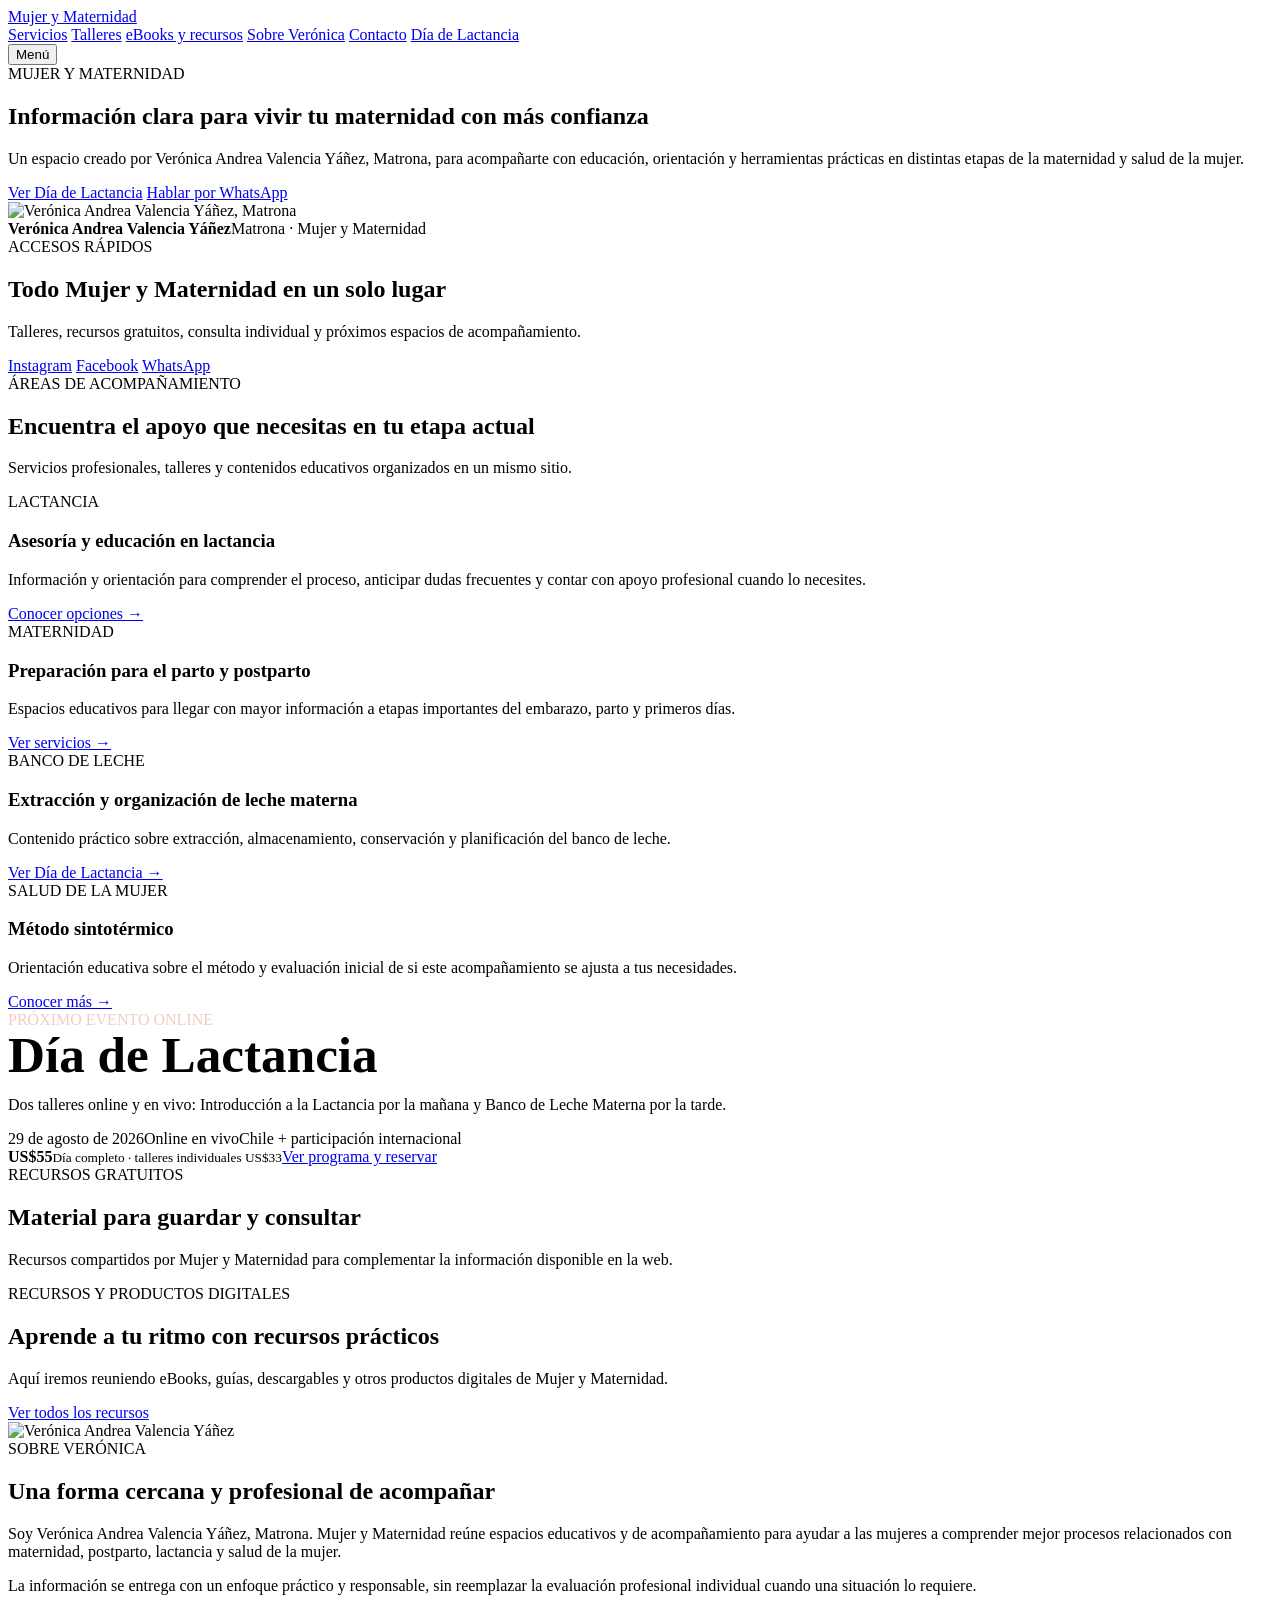
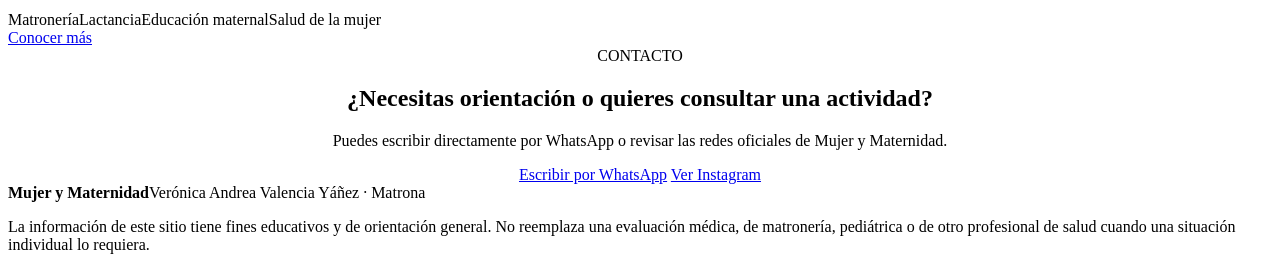
==== commit 2758c2e7: "feat: turn homepage into central Mujer y Maternidad hub" ====
--- a/public/index.html
+++ b/public/index.html
@@ -4,9 +4,9 @@
   <meta charset="utf-8" />
   <meta name="viewport" content="width=device-width, initial-scale=1" />
   <title>Mujer y Maternidad | Verónica Andrea Valencia Yáñez, Matrona</title>
-  <meta name="description" content="Mujer y Maternidad: acompañamiento e información en embarazo, postparto, lactancia, talleres y salud de la mujer con Verónica Andrea Valencia Yáñez, Matrona." />
+  <meta name="description" content="Mujer y Maternidad: acompañamiento e información en embarazo, postparto, lactancia, talleres, recursos y salud de la mujer con Verónica Andrea Valencia Yáñez, Matrona." />
   <meta property="og:title" content="Mujer y Maternidad" />
-  <meta property="og:description" content="Información y acompañamiento profesional para distintas etapas de la maternidad y salud de la mujer." />
+  <meta property="og:description" content="Información, talleres, recursos y acompañamiento profesional para distintas etapas de la maternidad y salud de la mujer." />
   <meta property="og:type" content="website" />
   <meta name="theme-color" content="#b86b63" />
   <link rel="stylesheet" href="/site.css" />
@@ -35,8 +35,8 @@
         <h1 data-content="home.heroTitle">Información clara para vivir tu maternidad con más confianza</h1>
         <p class="hero-lead" data-content="home.heroLead">Un espacio creado por Verónica Andrea Valencia Yáñez, Matrona, para acompañarte con educación, orientación y herramientas prácticas en distintas etapas de la maternidad y salud de la mujer.</p>
         <div class="hero-actions">
-          <a class="btn btn-primary" href="/servicios/">Conocer servicios</a>
-          <a class="btn btn-secondary" href="/talleres/">Ver talleres</a>
+          <a class="btn btn-primary" href="/dia-de-lactancia/">Ver Día de Lactancia</a>
+          <a class="btn btn-secondary" data-social="whatsapp" href="#" target="_blank" rel="noopener noreferrer">Hablar por WhatsApp</a>
         </div>
       </div>
       <div class="portrait-card">
@@ -46,12 +46,28 @@
     </div>
   </section>
 
+  <section class="section hub-section">
+    <div class="container narrow">
+      <div class="section-heading center">
+        <span class="eyebrow">ACCESOS RÁPIDOS</span>
+        <h2 data-content="home.quickTitle">Todo Mujer y Maternidad en un solo lugar</h2>
+        <p data-content="home.quickLead">Talleres, recursos gratuitos, consulta individual y próximos espacios de acompañamiento.</p>
+      </div>
+      <div class="quick-links" data-quick-links></div>
+      <div class="social-row" aria-label="Redes sociales de Mujer y Maternidad">
+        <a data-social="instagram" href="#" target="_blank" rel="noopener noreferrer">Instagram</a>
+        <a data-social="facebook" href="#" target="_blank" rel="noopener noreferrer">Facebook</a>
+        <a data-social="whatsapp" href="#" target="_blank" rel="noopener noreferrer">WhatsApp</a>
+      </div>
+    </div>
+  </section>
+
   <section class="section" id="areas">
     <div class="container">
       <div class="section-heading center">
         <span class="eyebrow">ÁREAS DE ACOMPAÑAMIENTO</span>
         <h2>Encuentra el apoyo que necesitas en tu etapa actual</h2>
-        <p>La web se irá ampliando con servicios, talleres y recursos específicos. Estas son las principales áreas que estamos organizando.</p>
+        <p>Servicios profesionales, talleres y contenidos educativos organizados en un mismo sitio.</p>
       </div>
       <div class="grid service-grid">
         <article class="card"><span class="card-tag">LACTANCIA</span><h3>Asesoría y educación en lactancia</h3><p>Información y orientación para comprender el proceso, anticipar dudas frecuentes y contar con apoyo profesional cuando lo necesites.</p><a class="link-arrow" href="/servicios/">Conocer opciones →</a></article>
@@ -76,7 +92,18 @@
     </div>
   </section>
 
-  <section class="section" id="recursos">
+  <section class="section">
+    <div class="container">
+      <div class="section-heading center">
+        <span class="eyebrow">RECURSOS GRATUITOS</span>
+        <h2>Material para guardar y consultar</h2>
+        <p>Recursos compartidos por Mujer y Maternidad para complementar la información disponible en la web.</p>
+      </div>
+      <div class="grid service-grid" data-free-resources></div>
+    </div>
+  </section>
+
+  <section class="section section-soft" id="recursos">
     <div class="container">
       <div class="section-heading center">
         <span class="eyebrow" data-content="home.resourcesEyebrow">RECURSOS Y PRODUCTOS DIGITALES</span>
@@ -88,7 +115,18 @@
     </div>
   </section>
 
-  <section class="section section-soft">
+  <section class="section testimonials-section" data-testimonials-section hidden>
+    <div class="container">
+      <div class="section-heading center">
+        <span class="eyebrow">EXPERIENCIAS REALES</span>
+        <h2>Lo que cuentan quienes han trabajado con Verónica</h2>
+        <p>Esta sección solo se mostrará cuando existan testimonios reales y autorizados para publicación.</p>
+      </div>
+      <div class="testimonial-grid" data-testimonials></div>
+    </div>
+  </section>
+
+  <section class="section">
     <div class="container split">
       <img class="profile-photo" src="https://hotmart.s3.amazonaws.com/profile_pictures/819f171f-e2e6-4ca8-93f9-af13ea2b0420/CopiadeIMG_9657.jpeg" alt="Verónica Andrea Valencia Yáñez" />
       <div>
@@ -102,12 +140,15 @@
     </div>
   </section>
 
-  <section class="section">
+  <section class="section contact-band">
     <div class="container narrow" style="text-align:center">
-      <span class="eyebrow">EMPECEMOS POR LO QUE NECESITAS</span>
-      <h2>Servicios, talleres y recursos en un solo lugar</h2>
-      <p class="lead">Esta web será el punto central de Mujer y Maternidad para consultar servicios, próximas actividades, productos digitales y páginas de inscripción.</p>
-      <div class="actions" style="justify-content:center"><a class="btn btn-primary" href="/servicios/">Ver servicios</a><a class="btn btn-secondary" href="/recursos/">Ver eBooks y recursos</a></div>
+      <span class="eyebrow">CONTACTO</span>
+      <h2>¿Necesitas orientación o quieres consultar una actividad?</h2>
+      <p class="lead">Puedes escribir directamente por WhatsApp o revisar las redes oficiales de Mujer y Maternidad.</p>
+      <div class="actions" style="justify-content:center">
+        <a class="btn btn-primary" data-social="whatsapp" href="#" target="_blank" rel="noopener noreferrer">Escribir por WhatsApp</a>
+        <a class="btn btn-secondary" data-social="instagram" href="#" target="_blank" rel="noopener noreferrer">Ver Instagram</a>
+      </div>
     </div>
   </section>
 </main>
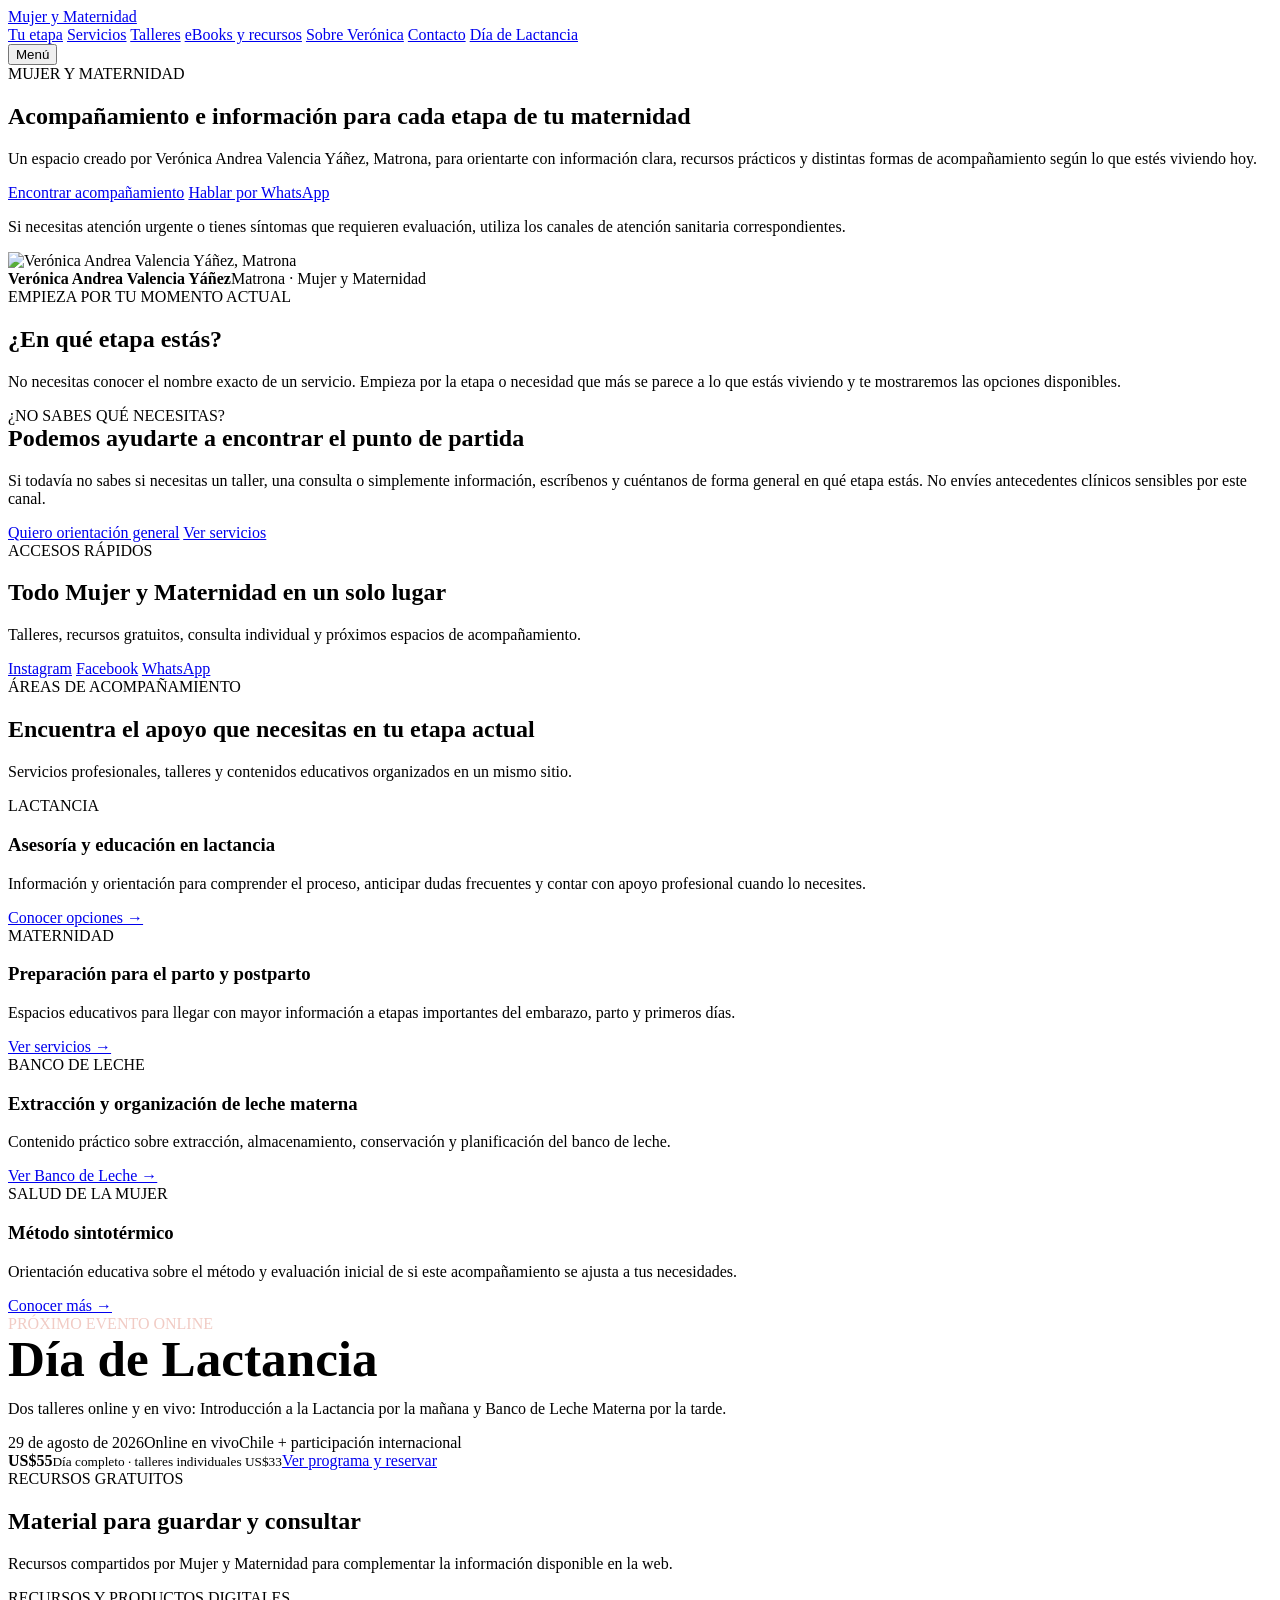
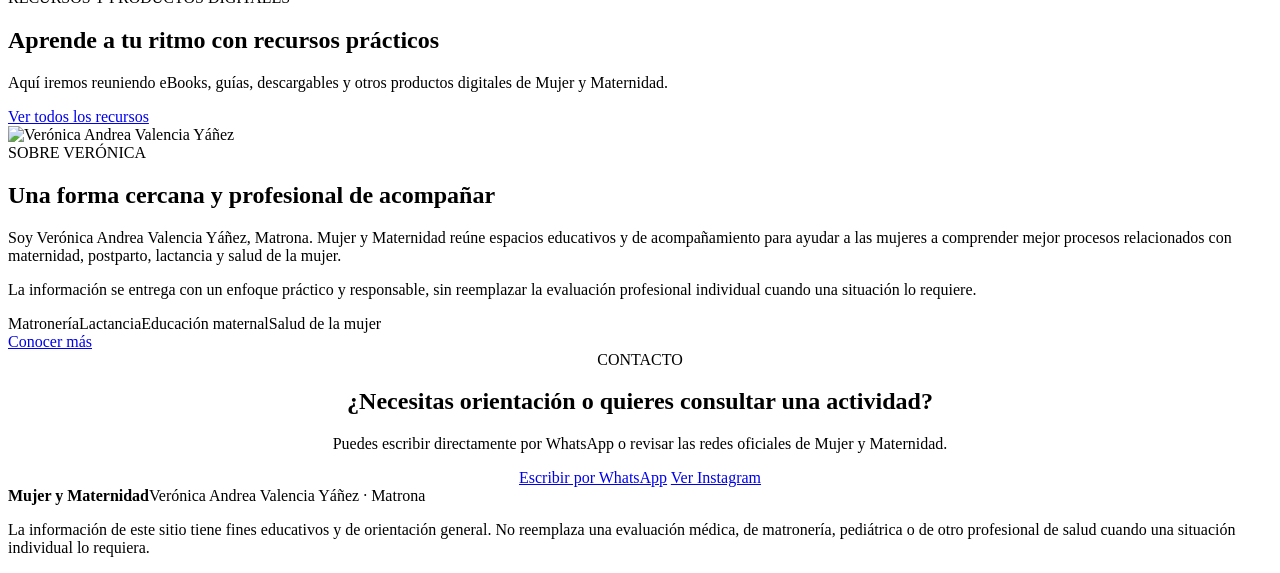
==== commit 3db0c6de: "feat: reshape homepage around maternity journey" ====
--- a/public/index.html
+++ b/public/index.html
@@ -4,19 +4,24 @@
   <meta charset="utf-8" />
   <meta name="viewport" content="width=device-width, initial-scale=1" />
   <title>Mujer y Maternidad | Verónica Andrea Valencia Yáñez, Matrona</title>
-  <meta name="description" content="Mujer y Maternidad: acompañamiento e información en embarazo, postparto, lactancia, talleres, recursos y salud de la mujer con Verónica Andrea Valencia Yáñez, Matrona." />
-  <meta property="og:title" content="Mujer y Maternidad" />
-  <meta property="og:description" content="Información, talleres, recursos y acompañamiento profesional para distintas etapas de la maternidad y salud de la mujer." />
+  <meta name="description" content="Mujer y Maternidad: acompañamiento, talleres, recursos e información con Verónica Andrea Valencia Yáñez, Matrona, para embarazo, parto, postparto, lactancia y salud de la mujer." />
+  <link rel="canonical" href="https://mujerymaternidad.cl/" />
+  <meta property="og:title" content="Mujer y Maternidad | Verónica Andrea Valencia Yáñez, Matrona" />
+  <meta property="og:description" content="Encuentra información, talleres, recursos y acompañamiento según la etapa que estés viviendo." />
   <meta property="og:type" content="website" />
+  <meta property="og:url" content="https://mujerymaternidad.cl/" />
   <meta name="theme-color" content="#b86b63" />
   <link rel="stylesheet" href="/site.css" />
+  <link rel="stylesheet" href="/brand.css" />
+  <link rel="stylesheet" href="/phase-a.css" />
   <script src="/content.js"></script>
 </head>
-<body>
+<body data-analytics-page="home">
 <header class="site-header">
   <div class="container nav">
     <a class="brand" href="/" aria-label="Ir al inicio de Mujer y Maternidad">Mujer y Maternidad</a>
     <nav class="nav-links" aria-label="Navegación principal">
+      <a href="#etapas">Tu etapa</a>
       <a href="/servicios/">Servicios</a>
       <a href="/talleres/">Talleres</a>
       <a href="/recursos/">eBooks y recursos</a>
@@ -32,16 +37,48 @@
     <div class="container hero-grid">
       <div>
         <span class="eyebrow" data-content="home.heroEyebrow">MUJER Y MATERNIDAD</span>
-        <h1 data-content="home.heroTitle">Información clara para vivir tu maternidad con más confianza</h1>
-        <p class="hero-lead" data-content="home.heroLead">Un espacio creado por Verónica Andrea Valencia Yáñez, Matrona, para acompañarte con educación, orientación y herramientas prácticas en distintas etapas de la maternidad y salud de la mujer.</p>
+        <h1 data-content="home.heroTitle">Acompañamiento e información para cada etapa de tu maternidad</h1>
+        <p class="hero-lead" data-content="home.heroLead">Un espacio creado por Verónica Andrea Valencia Yáñez, Matrona, para orientarte con información clara, recursos prácticos y distintas formas de acompañamiento según lo que estés viviendo hoy.</p>
         <div class="hero-actions">
-          <a class="btn btn-primary" href="/dia-de-lactancia/">Ver Día de Lactancia</a>
+          <a class="btn btn-primary" href="#etapas">Encontrar acompañamiento</a>
           <a class="btn btn-secondary" data-social="whatsapp" href="#" target="_blank" rel="noopener noreferrer">Hablar por WhatsApp</a>
         </div>
+        <p class="phase-a-note">Si necesitas atención urgente o tienes síntomas que requieren evaluación, utiliza los canales de atención sanitaria correspondientes.</p>
       </div>
       <div class="portrait-card">
         <img src="https://hotmart.s3.amazonaws.com/profile_pictures/819f171f-e2e6-4ca8-93f9-af13ea2b0420/CopiadeIMG_9657.jpeg" alt="Verónica Andrea Valencia Yáñez, Matrona" />
         <div class="portrait-note"><strong>Verónica Andrea Valencia Yáñez</strong><span>Matrona · Mujer y Maternidad</span></div>
+      </div>
+    </div>
+  </section>
+
+  <section class="trust-strip-global" aria-label="Información de confianza">
+    <div class="container" data-trust-signals></div>
+  </section>
+
+  <section class="section journey-section" id="etapas">
+    <div class="container">
+      <div class="section-heading center">
+        <span class="eyebrow" data-content="home.journeyEyebrow">EMPIEZA POR TU MOMENTO ACTUAL</span>
+        <h2 data-content="home.journeyTitle">¿En qué etapa estás?</h2>
+        <p data-content="home.journeyLead">No necesitas conocer el nombre exacto de un servicio. Empieza por la etapa o necesidad que más se parece a lo que estás viviendo y te mostraremos las opciones disponibles.</p>
+      </div>
+      <div class="journey-grid" data-journey-stages></div>
+    </div>
+  </section>
+
+  <section class="section section-soft">
+    <div class="container">
+      <div class="guidance-box">
+        <div>
+          <span class="eyebrow" data-content="home.guidanceEyebrow">¿NO SABES QUÉ NECESITAS?</span>
+          <h2 data-content="home.guidanceTitle" style="margin-top:0">Podemos ayudarte a encontrar el punto de partida</h2>
+          <p data-content="home.guidanceLead">Si todavía no sabes si necesitas un taller, una consulta o simplemente información, escríbenos y cuéntanos de forma general en qué etapa estás. No envíes antecedentes clínicos sensibles por este canal.</p>
+        </div>
+        <div class="actions">
+          <a class="btn btn-primary" href="https://api.whatsapp.com/send/?phone=56964047477&text=Hola%2C%20llego%20desde%20mujerymaternidad.cl%20y%20no%20tengo%20claro%20qu%C3%A9%20servicio%20o%20recurso%20necesito.%20Me%20gustar%C3%ADa%20orientaci%C3%B3n%20general.&type=phone_number&app_absent=0" target="_blank" rel="noopener noreferrer">Quiero orientación general</a>
+          <a class="btn btn-secondary" href="/servicios/">Ver servicios</a>
+        </div>
       </div>
     </div>
   </section>
@@ -72,7 +109,7 @@
       <div class="grid service-grid">
         <article class="card"><span class="card-tag">LACTANCIA</span><h3>Asesoría y educación en lactancia</h3><p>Información y orientación para comprender el proceso, anticipar dudas frecuentes y contar con apoyo profesional cuando lo necesites.</p><a class="link-arrow" href="/servicios/">Conocer opciones →</a></article>
         <article class="card"><span class="card-tag">MATERNIDAD</span><h3>Preparación para el parto y postparto</h3><p>Espacios educativos para llegar con mayor información a etapas importantes del embarazo, parto y primeros días.</p><a class="link-arrow" href="/servicios/">Ver servicios →</a></article>
-        <article class="card"><span class="card-tag">BANCO DE LECHE</span><h3>Extracción y organización de leche materna</h3><p>Contenido práctico sobre extracción, almacenamiento, conservación y planificación del banco de leche.</p><a class="link-arrow" href="/dia-de-lactancia/">Ver Día de Lactancia →</a></article>
+        <article class="card"><span class="card-tag">BANCO DE LECHE</span><h3>Extracción y organización de leche materna</h3><p>Contenido práctico sobre extracción, almacenamiento, conservación y planificación del banco de leche.</p><a class="link-arrow" href="/dia-de-lactancia/#banco">Ver Banco de Leche →</a></article>
         <article class="card"><span class="card-tag">SALUD DE LA MUJER</span><h3>Método sintotérmico</h3><p>Orientación educativa sobre el método y evaluación inicial de si este acompañamiento se ajusta a tus necesidades.</p><a class="link-arrow" href="/servicios/">Conocer más →</a></article>
       </div>
     </div>
@@ -128,7 +165,7 @@
 
   <section class="section">
     <div class="container split">
-      <img class="profile-photo" src="https://hotmart.s3.amazonaws.com/profile_pictures/819f171f-e2e6-4ca8-93f9-af13ea2b0420/CopiadeIMG_9657.jpeg" alt="Verónica Andrea Valencia Yáñez" />
+      <img class="profile-photo" src="https://hotmart.s3.amazonaws.com/profile_pictures/819f171f-e2e6-4ca8-93f9-af13ea2b0420/CopiadeIMG_9657.jpeg" alt="Verónica Andrea Valencia Yáñez" loading="lazy" />
       <div>
         <span class="eyebrow">SOBRE VERÓNICA</span>
         <h2>Una forma cercana y profesional de acompañar</h2>
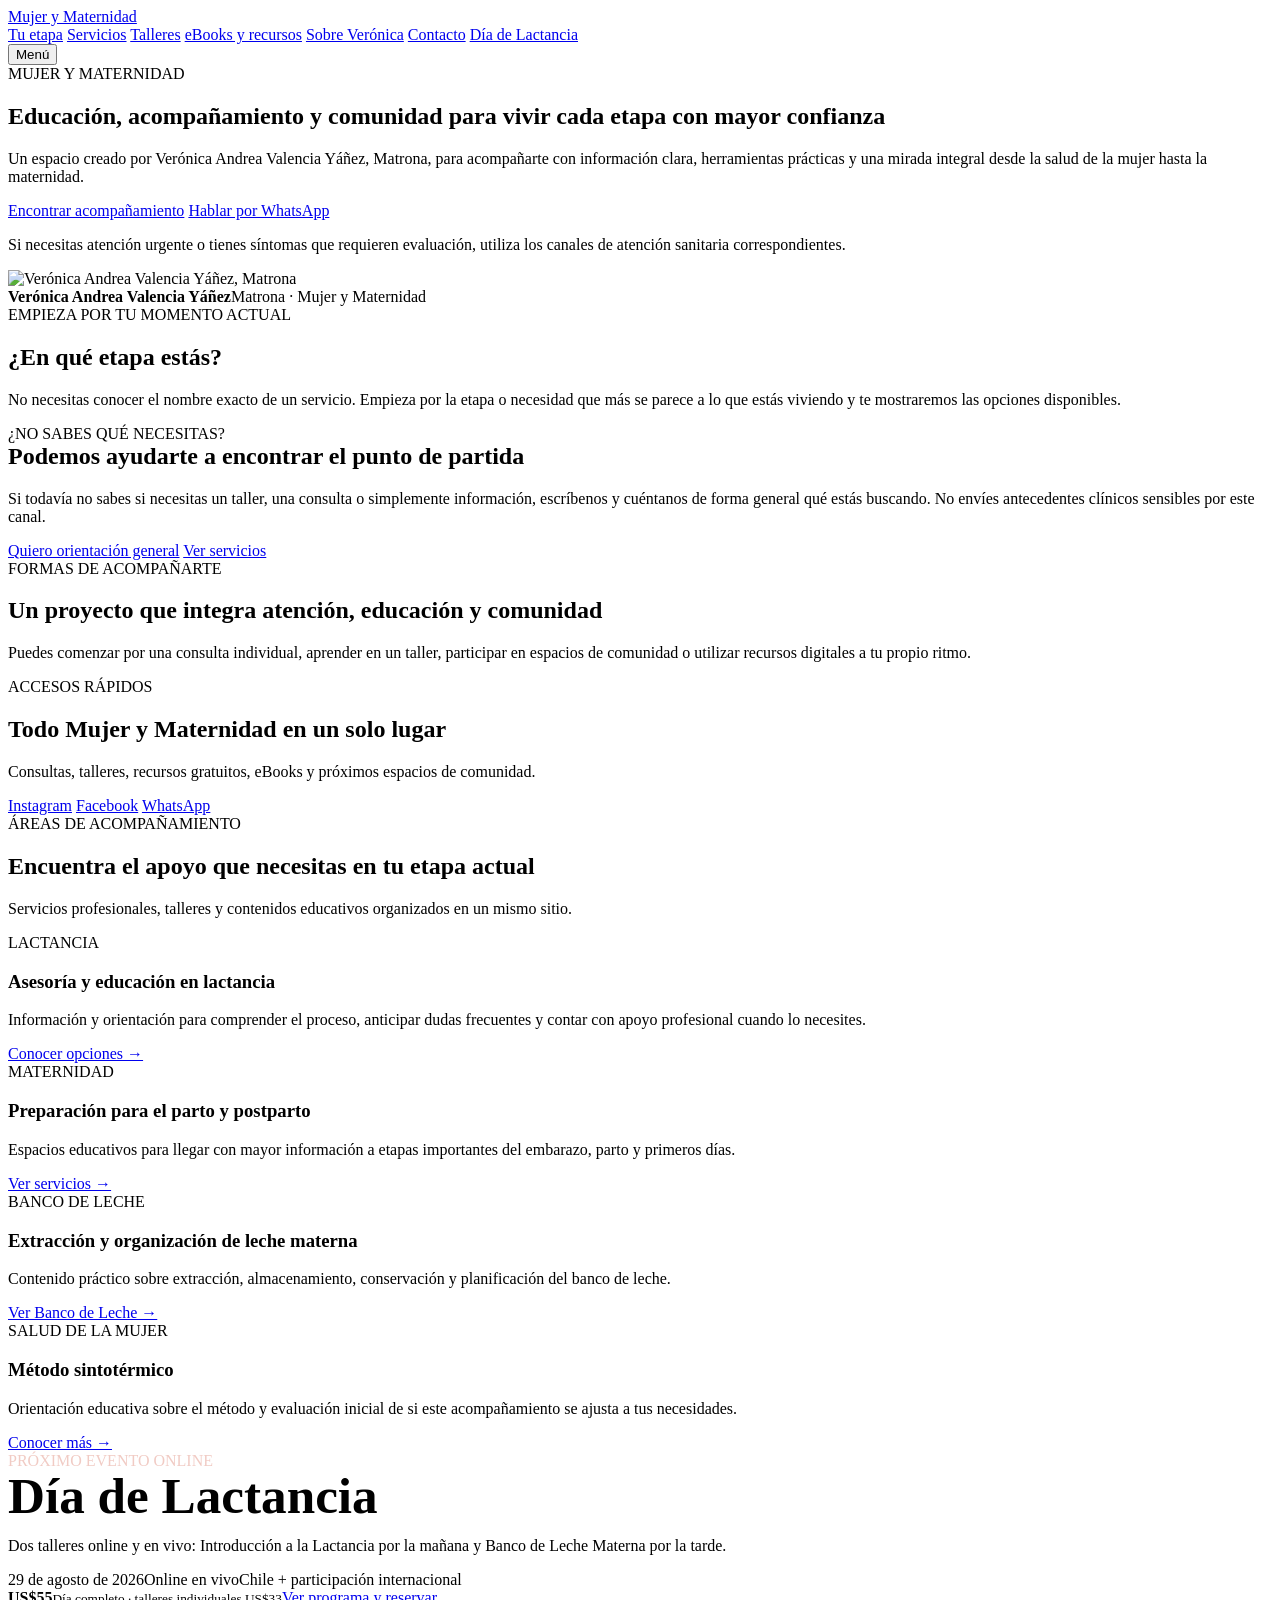
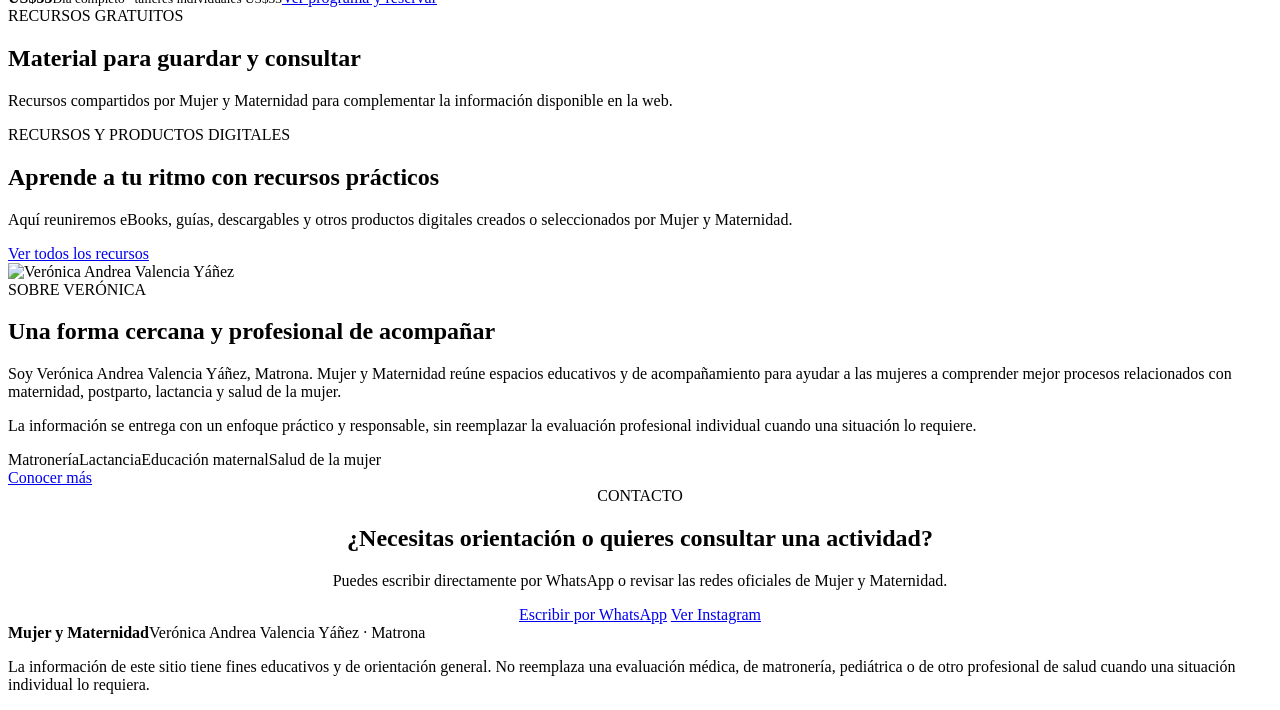
==== commit 72823d4a: "feat: add professional pillars to home" ====
--- a/public/index.html
+++ b/public/index.html
@@ -37,8 +37,8 @@
     <div class="container hero-grid">
       <div>
         <span class="eyebrow" data-content="home.heroEyebrow">MUJER Y MATERNIDAD</span>
-        <h1 data-content="home.heroTitle">Acompañamiento e información para cada etapa de tu maternidad</h1>
-        <p class="hero-lead" data-content="home.heroLead">Un espacio creado por Verónica Andrea Valencia Yáñez, Matrona, para orientarte con información clara, recursos prácticos y distintas formas de acompañamiento según lo que estés viviendo hoy.</p>
+        <h1 data-content="home.heroTitle">Educación, acompañamiento y comunidad para vivir cada etapa con mayor confianza</h1>
+        <p class="hero-lead" data-content="home.heroLead">Un espacio creado por Verónica Andrea Valencia Yáñez, Matrona, para acompañarte con información clara, herramientas prácticas y una mirada integral desde la salud de la mujer hasta la maternidad.</p>
         <div class="hero-actions">
           <a class="btn btn-primary" href="#etapas">Encontrar acompañamiento</a>
           <a class="btn btn-secondary" data-social="whatsapp" href="#" target="_blank" rel="noopener noreferrer">Hablar por WhatsApp</a>
@@ -73,7 +73,7 @@
         <div>
           <span class="eyebrow" data-content="home.guidanceEyebrow">¿NO SABES QUÉ NECESITAS?</span>
           <h2 data-content="home.guidanceTitle" style="margin-top:0">Podemos ayudarte a encontrar el punto de partida</h2>
-          <p data-content="home.guidanceLead">Si todavía no sabes si necesitas un taller, una consulta o simplemente información, escríbenos y cuéntanos de forma general en qué etapa estás. No envíes antecedentes clínicos sensibles por este canal.</p>
+          <p data-content="home.guidanceLead">Si todavía no sabes si necesitas un taller, una consulta o simplemente información, escríbenos y cuéntanos de forma general qué estás buscando. No envíes antecedentes clínicos sensibles por este canal.</p>
         </div>
         <div class="actions">
           <a class="btn btn-primary" href="https://api.whatsapp.com/send/?phone=56964047477&text=Hola%2C%20llego%20desde%20mujerymaternidad.cl%20y%20no%20tengo%20claro%20qu%C3%A9%20servicio%20o%20recurso%20necesito.%20Me%20gustar%C3%ADa%20orientaci%C3%B3n%20general.&type=phone_number&app_absent=0" target="_blank" rel="noopener noreferrer">Quiero orientación general</a>
@@ -83,12 +83,23 @@
     </div>
   </section>
 
+  <section class="section professional-pillars-section">
+    <div class="container">
+      <div class="section-heading center">
+        <span class="eyebrow" data-content="home.pillarsEyebrow">FORMAS DE ACOMPAÑARTE</span>
+        <h2 data-content="home.pillarsTitle">Un proyecto que integra atención, educación y comunidad</h2>
+        <p data-content="home.pillarsLead">Puedes comenzar por una consulta individual, aprender en un taller, participar en espacios de comunidad o utilizar recursos digitales a tu propio ritmo.</p>
+      </div>
+      <div class="grid service-grid" data-professional-pillars></div>
+    </div>
+  </section>
+
   <section class="section hub-section">
     <div class="container narrow">
       <div class="section-heading center">
         <span class="eyebrow">ACCESOS RÁPIDOS</span>
         <h2 data-content="home.quickTitle">Todo Mujer y Maternidad en un solo lugar</h2>
-        <p data-content="home.quickLead">Talleres, recursos gratuitos, consulta individual y próximos espacios de acompañamiento.</p>
+        <p data-content="home.quickLead">Consultas, talleres, recursos gratuitos, eBooks y próximos espacios de comunidad.</p>
       </div>
       <div class="quick-links" data-quick-links></div>
       <div class="social-row" aria-label="Redes sociales de Mujer y Maternidad">
@@ -145,7 +156,7 @@
       <div class="section-heading center">
         <span class="eyebrow" data-content="home.resourcesEyebrow">RECURSOS Y PRODUCTOS DIGITALES</span>
         <h2 data-content="home.resourcesTitle">Aprende a tu ritmo con recursos prácticos</h2>
-        <p data-content="home.resourcesLead">Aquí iremos reuniendo eBooks, guías, descargables y otros productos digitales de Mujer y Maternidad.</p>
+        <p data-content="home.resourcesLead">Aquí reuniremos eBooks, guías, descargables y otros productos digitales creados o seleccionados por Mujer y Maternidad.</p>
       </div>
       <div class="grid service-grid" data-digital-products></div>
       <div class="actions" style="justify-content:center"><a class="btn btn-secondary" href="/recursos/">Ver todos los recursos</a></div>
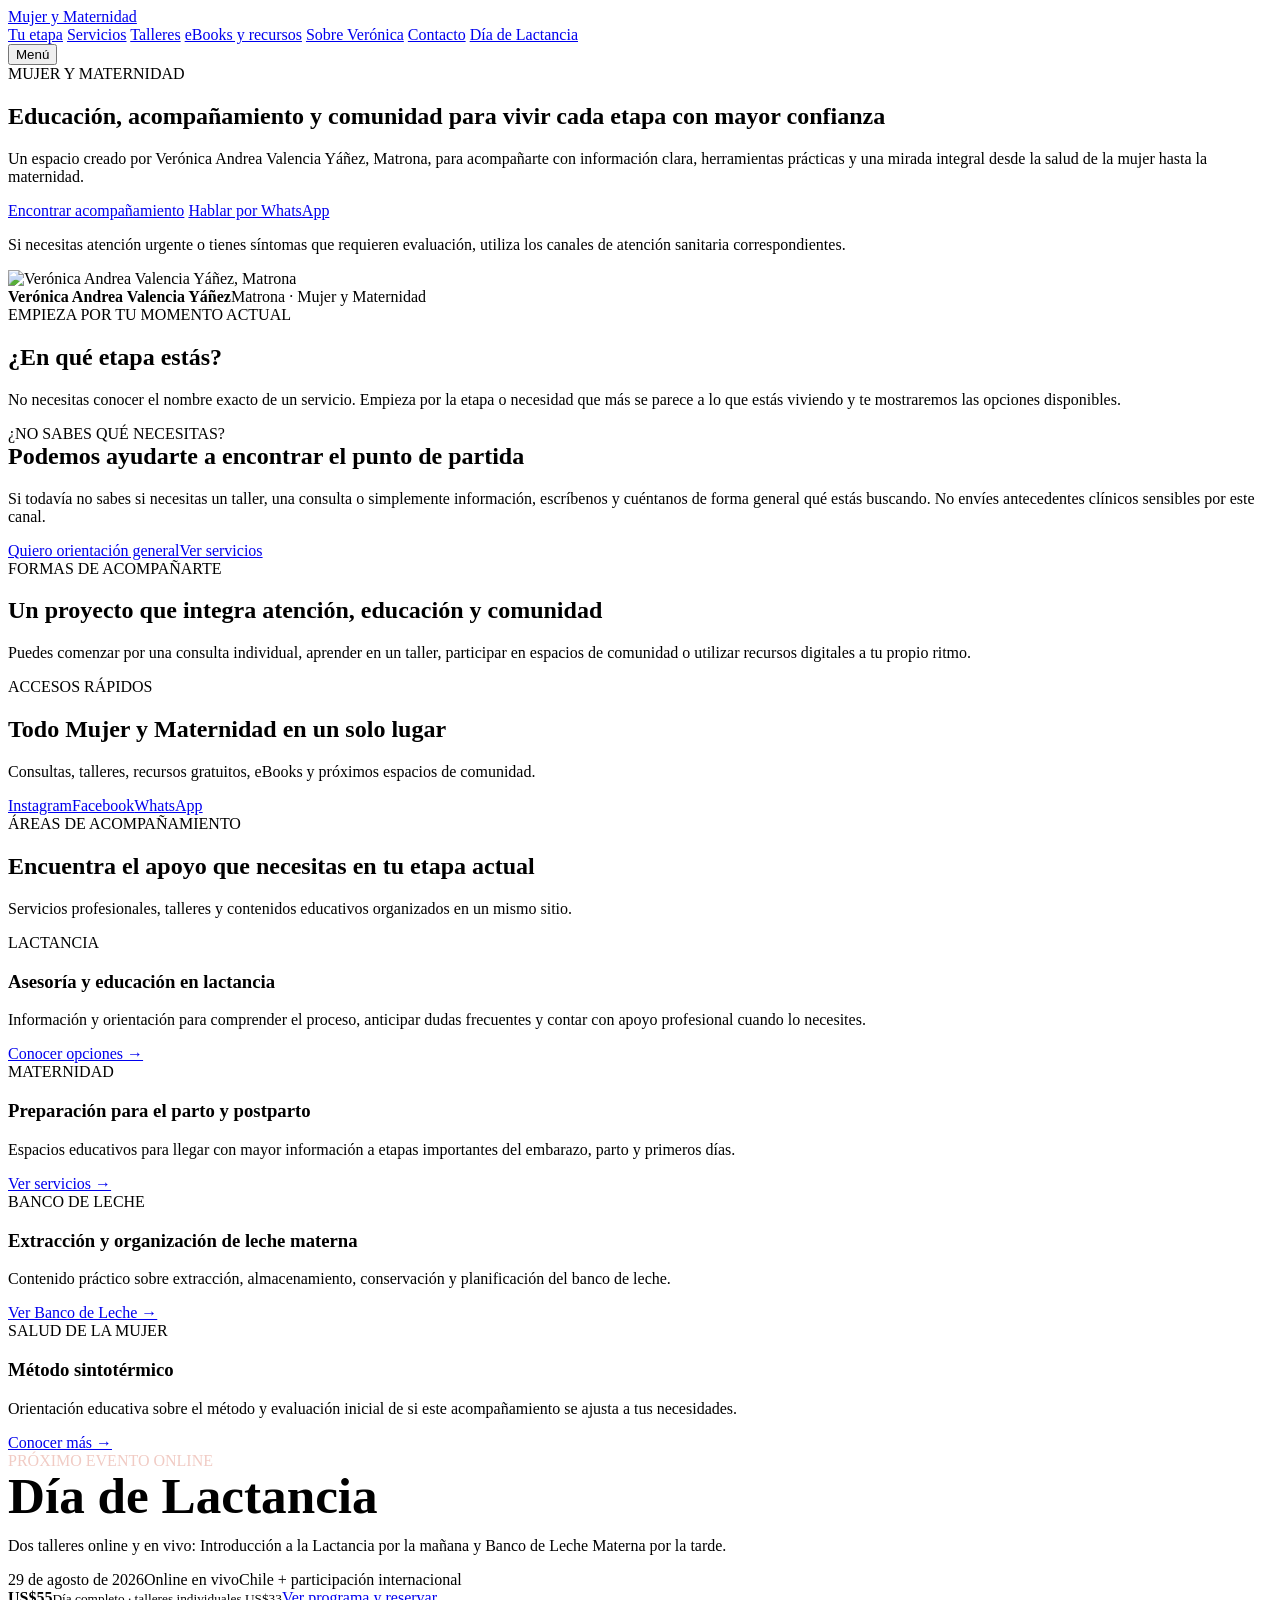
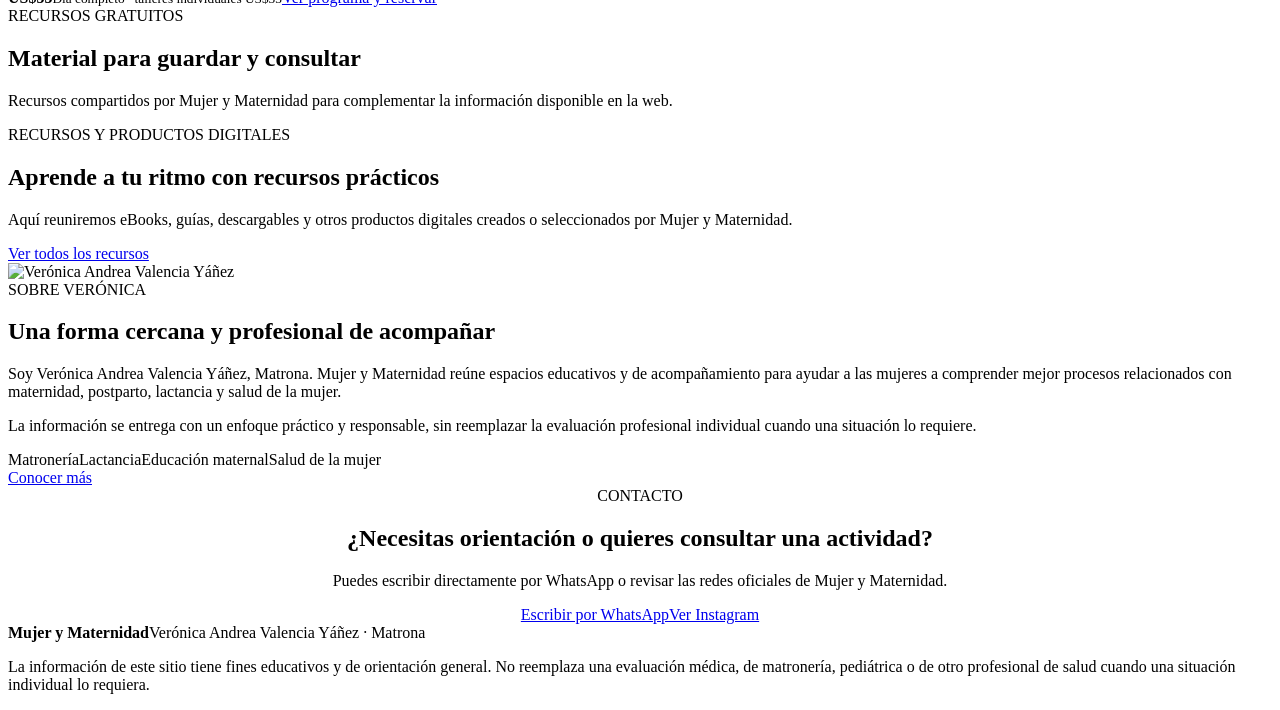
==== commit 3881a6fe: "feat: load authorized testimonials on home" ====
--- a/public/index.html
+++ b/public/index.html
@@ -15,6 +15,7 @@
   <link rel="stylesheet" href="/brand.css" />
   <link rel="stylesheet" href="/phase-a.css" />
   <script src="/content.js"></script>
+  <script src="/testimonials.js"></script>
 </head>
 <body data-analytics-page="home">
 <header class="site-header">
@@ -51,156 +52,20 @@
       </div>
     </div>
   </section>
-
-  <section class="trust-strip-global" aria-label="Información de confianza">
-    <div class="container" data-trust-signals></div>
-  </section>
-
-  <section class="section journey-section" id="etapas">
-    <div class="container">
-      <div class="section-heading center">
-        <span class="eyebrow" data-content="home.journeyEyebrow">EMPIEZA POR TU MOMENTO ACTUAL</span>
-        <h2 data-content="home.journeyTitle">¿En qué etapa estás?</h2>
-        <p data-content="home.journeyLead">No necesitas conocer el nombre exacto de un servicio. Empieza por la etapa o necesidad que más se parece a lo que estás viviendo y te mostraremos las opciones disponibles.</p>
-      </div>
-      <div class="journey-grid" data-journey-stages></div>
-    </div>
-  </section>
-
-  <section class="section section-soft">
-    <div class="container">
-      <div class="guidance-box">
-        <div>
-          <span class="eyebrow" data-content="home.guidanceEyebrow">¿NO SABES QUÉ NECESITAS?</span>
-          <h2 data-content="home.guidanceTitle" style="margin-top:0">Podemos ayudarte a encontrar el punto de partida</h2>
-          <p data-content="home.guidanceLead">Si todavía no sabes si necesitas un taller, una consulta o simplemente información, escríbenos y cuéntanos de forma general qué estás buscando. No envíes antecedentes clínicos sensibles por este canal.</p>
-        </div>
-        <div class="actions">
-          <a class="btn btn-primary" href="https://api.whatsapp.com/send/?phone=56964047477&text=Hola%2C%20llego%20desde%20mujerymaternidad.cl%20y%20no%20tengo%20claro%20qu%C3%A9%20servicio%20o%20recurso%20necesito.%20Me%20gustar%C3%ADa%20orientaci%C3%B3n%20general.&type=phone_number&app_absent=0" target="_blank" rel="noopener noreferrer">Quiero orientación general</a>
-          <a class="btn btn-secondary" href="/servicios/">Ver servicios</a>
-        </div>
-      </div>
-    </div>
-  </section>
-
-  <section class="section professional-pillars-section">
-    <div class="container">
-      <div class="section-heading center">
-        <span class="eyebrow" data-content="home.pillarsEyebrow">FORMAS DE ACOMPAÑARTE</span>
-        <h2 data-content="home.pillarsTitle">Un proyecto que integra atención, educación y comunidad</h2>
-        <p data-content="home.pillarsLead">Puedes comenzar por una consulta individual, aprender en un taller, participar en espacios de comunidad o utilizar recursos digitales a tu propio ritmo.</p>
-      </div>
-      <div class="grid service-grid" data-professional-pillars></div>
-    </div>
-  </section>
-
-  <section class="section hub-section">
-    <div class="container narrow">
-      <div class="section-heading center">
-        <span class="eyebrow">ACCESOS RÁPIDOS</span>
-        <h2 data-content="home.quickTitle">Todo Mujer y Maternidad en un solo lugar</h2>
-        <p data-content="home.quickLead">Consultas, talleres, recursos gratuitos, eBooks y próximos espacios de comunidad.</p>
-      </div>
-      <div class="quick-links" data-quick-links></div>
-      <div class="social-row" aria-label="Redes sociales de Mujer y Maternidad">
-        <a data-social="instagram" href="#" target="_blank" rel="noopener noreferrer">Instagram</a>
-        <a data-social="facebook" href="#" target="_blank" rel="noopener noreferrer">Facebook</a>
-        <a data-social="whatsapp" href="#" target="_blank" rel="noopener noreferrer">WhatsApp</a>
-      </div>
-    </div>
-  </section>
-
-  <section class="section" id="areas">
-    <div class="container">
-      <div class="section-heading center">
-        <span class="eyebrow">ÁREAS DE ACOMPAÑAMIENTO</span>
-        <h2>Encuentra el apoyo que necesitas en tu etapa actual</h2>
-        <p>Servicios profesionales, talleres y contenidos educativos organizados en un mismo sitio.</p>
-      </div>
-      <div class="grid service-grid">
-        <article class="card"><span class="card-tag">LACTANCIA</span><h3>Asesoría y educación en lactancia</h3><p>Información y orientación para comprender el proceso, anticipar dudas frecuentes y contar con apoyo profesional cuando lo necesites.</p><a class="link-arrow" href="/servicios/">Conocer opciones →</a></article>
-        <article class="card"><span class="card-tag">MATERNIDAD</span><h3>Preparación para el parto y postparto</h3><p>Espacios educativos para llegar con mayor información a etapas importantes del embarazo, parto y primeros días.</p><a class="link-arrow" href="/servicios/">Ver servicios →</a></article>
-        <article class="card"><span class="card-tag">BANCO DE LECHE</span><h3>Extracción y organización de leche materna</h3><p>Contenido práctico sobre extracción, almacenamiento, conservación y planificación del banco de leche.</p><a class="link-arrow" href="/dia-de-lactancia/#banco">Ver Banco de Leche →</a></article>
-        <article class="card"><span class="card-tag">SALUD DE LA MUJER</span><h3>Método sintotérmico</h3><p>Orientación educativa sobre el método y evaluación inicial de si este acompañamiento se ajusta a tus necesidades.</p><a class="link-arrow" href="/servicios/">Conocer más →</a></article>
-      </div>
-    </div>
-  </section>
-
-  <section class="section section-soft">
-    <div class="container">
-      <div class="event-card">
-        <div>
-          <span class="eyebrow" style="color:#f1cbc4">PRÓXIMO EVENTO ONLINE</span>
-          <h2 style="margin:0;font-size:clamp(2rem,4vw,3.4rem);line-height:1">Día de Lactancia</h2>
-          <p>Dos talleres online y en vivo: Introducción a la Lactancia por la mañana y Banco de Leche Materna por la tarde.</p>
-          <div class="event-meta"><span>29 de agosto de 2026</span><span>Online en vivo</span><span>Chile + participación internacional</span></div>
-        </div>
-        <div class="event-price"><strong>US$55</strong><small>Día completo · talleres individuales US$33</small><a class="btn" href="/dia-de-lactancia/">Ver programa y reservar</a></div>
-      </div>
-    </div>
-  </section>
-
-  <section class="section">
-    <div class="container">
-      <div class="section-heading center">
-        <span class="eyebrow">RECURSOS GRATUITOS</span>
-        <h2>Material para guardar y consultar</h2>
-        <p>Recursos compartidos por Mujer y Maternidad para complementar la información disponible en la web.</p>
-      </div>
-      <div class="grid service-grid" data-free-resources></div>
-    </div>
-  </section>
-
-  <section class="section section-soft" id="recursos">
-    <div class="container">
-      <div class="section-heading center">
-        <span class="eyebrow" data-content="home.resourcesEyebrow">RECURSOS Y PRODUCTOS DIGITALES</span>
-        <h2 data-content="home.resourcesTitle">Aprende a tu ritmo con recursos prácticos</h2>
-        <p data-content="home.resourcesLead">Aquí reuniremos eBooks, guías, descargables y otros productos digitales creados o seleccionados por Mujer y Maternidad.</p>
-      </div>
-      <div class="grid service-grid" data-digital-products></div>
-      <div class="actions" style="justify-content:center"><a class="btn btn-secondary" href="/recursos/">Ver todos los recursos</a></div>
-    </div>
-  </section>
-
-  <section class="section testimonials-section" data-testimonials-section hidden>
-    <div class="container">
-      <div class="section-heading center">
-        <span class="eyebrow">EXPERIENCIAS REALES</span>
-        <h2>Lo que cuentan quienes han trabajado con Verónica</h2>
-        <p>Esta sección solo se mostrará cuando existan testimonios reales y autorizados para publicación.</p>
-      </div>
-      <div class="testimonial-grid" data-testimonials></div>
-    </div>
-  </section>
-
-  <section class="section">
-    <div class="container split">
-      <img class="profile-photo" src="https://hotmart.s3.amazonaws.com/profile_pictures/819f171f-e2e6-4ca8-93f9-af13ea2b0420/CopiadeIMG_9657.jpeg" alt="Verónica Andrea Valencia Yáñez" loading="lazy" />
-      <div>
-        <span class="eyebrow">SOBRE VERÓNICA</span>
-        <h2>Una forma cercana y profesional de acompañar</h2>
-        <p class="lead">Soy Verónica Andrea Valencia Yáñez, Matrona. Mujer y Maternidad reúne espacios educativos y de acompañamiento para ayudar a las mujeres a comprender mejor procesos relacionados con maternidad, postparto, lactancia y salud de la mujer.</p>
-        <p>La información se entrega con un enfoque práctico y responsable, sin reemplazar la evaluación profesional individual cuando una situación lo requiere.</p>
-        <div class="pill-list"><span class="pill">Matronería</span><span class="pill">Lactancia</span><span class="pill">Educación maternal</span><span class="pill">Salud de la mujer</span></div>
-        <div class="actions"><a class="btn btn-secondary" href="/sobre-mi/">Conocer más</a></div>
-      </div>
-    </div>
-  </section>
-
-  <section class="section contact-band">
-    <div class="container narrow" style="text-align:center">
-      <span class="eyebrow">CONTACTO</span>
-      <h2>¿Necesitas orientación o quieres consultar una actividad?</h2>
-      <p class="lead">Puedes escribir directamente por WhatsApp o revisar las redes oficiales de Mujer y Maternidad.</p>
-      <div class="actions" style="justify-content:center">
-        <a class="btn btn-primary" data-social="whatsapp" href="#" target="_blank" rel="noopener noreferrer">Escribir por WhatsApp</a>
-        <a class="btn btn-secondary" data-social="instagram" href="#" target="_blank" rel="noopener noreferrer">Ver Instagram</a>
-      </div>
-    </div>
-  </section>
+  <section class="trust-strip-global" aria-label="Información de confianza"><div class="container" data-trust-signals></div></section>
+  <section class="section journey-section" id="etapas"><div class="container"><div class="section-heading center"><span class="eyebrow" data-content="home.journeyEyebrow">EMPIEZA POR TU MOMENTO ACTUAL</span><h2 data-content="home.journeyTitle">¿En qué etapa estás?</h2><p data-content="home.journeyLead">No necesitas conocer el nombre exacto de un servicio. Empieza por la etapa o necesidad que más se parece a lo que estás viviendo y te mostraremos las opciones disponibles.</p></div><div class="journey-grid" data-journey-stages></div></div></section>
+  <section class="section section-soft"><div class="container"><div class="guidance-box"><div><span class="eyebrow" data-content="home.guidanceEyebrow">¿NO SABES QUÉ NECESITAS?</span><h2 data-content="home.guidanceTitle" style="margin-top:0">Podemos ayudarte a encontrar el punto de partida</h2><p data-content="home.guidanceLead">Si todavía no sabes si necesitas un taller, una consulta o simplemente información, escríbenos y cuéntanos de forma general qué estás buscando. No envíes antecedentes clínicos sensibles por este canal.</p></div><div class="actions"><a class="btn btn-primary" href="https://api.whatsapp.com/send/?phone=56964047477&text=Hola%2C%20llego%20desde%20mujerymaternidad.cl%20y%20no%20tengo%20claro%20qu%C3%A9%20servicio%20o%20recurso%20necesito.%20Me%20gustar%C3%ADa%20orientaci%C3%B3n%20general.&type=phone_number&app_absent=0" target="_blank" rel="noopener noreferrer">Quiero orientación general</a><a class="btn btn-secondary" href="/servicios/">Ver servicios</a></div></div></div></section>
+  <section class="section professional-pillars-section"><div class="container"><div class="section-heading center"><span class="eyebrow" data-content="home.pillarsEyebrow">FORMAS DE ACOMPAÑARTE</span><h2 data-content="home.pillarsTitle">Un proyecto que integra atención, educación y comunidad</h2><p data-content="home.pillarsLead">Puedes comenzar por una consulta individual, aprender en un taller, participar en espacios de comunidad o utilizar recursos digitales a tu propio ritmo.</p></div><div class="grid service-grid" data-professional-pillars></div></div></section>
+  <section class="section hub-section"><div class="container narrow"><div class="section-heading center"><span class="eyebrow">ACCESOS RÁPIDOS</span><h2 data-content="home.quickTitle">Todo Mujer y Maternidad en un solo lugar</h2><p data-content="home.quickLead">Consultas, talleres, recursos gratuitos, eBooks y próximos espacios de comunidad.</p></div><div class="quick-links" data-quick-links></div><div class="social-row" aria-label="Redes sociales de Mujer y Maternidad"><a data-social="instagram" href="#" target="_blank" rel="noopener noreferrer">Instagram</a><a data-social="facebook" href="#" target="_blank" rel="noopener noreferrer">Facebook</a><a data-social="whatsapp" href="#" target="_blank" rel="noopener noreferrer">WhatsApp</a></div></div></section>
+  <section class="section" id="areas"><div class="container"><div class="section-heading center"><span class="eyebrow">ÁREAS DE ACOMPAÑAMIENTO</span><h2>Encuentra el apoyo que necesitas en tu etapa actual</h2><p>Servicios profesionales, talleres y contenidos educativos organizados en un mismo sitio.</p></div><div class="grid service-grid"><article class="card"><span class="card-tag">LACTANCIA</span><h3>Asesoría y educación en lactancia</h3><p>Información y orientación para comprender el proceso, anticipar dudas frecuentes y contar con apoyo profesional cuando lo necesites.</p><a class="link-arrow" href="/servicios/">Conocer opciones →</a></article><article class="card"><span class="card-tag">MATERNIDAD</span><h3>Preparación para el parto y postparto</h3><p>Espacios educativos para llegar con mayor información a etapas importantes del embarazo, parto y primeros días.</p><a class="link-arrow" href="/servicios/">Ver servicios →</a></article><article class="card"><span class="card-tag">BANCO DE LECHE</span><h3>Extracción y organización de leche materna</h3><p>Contenido práctico sobre extracción, almacenamiento, conservación y planificación del banco de leche.</p><a class="link-arrow" href="/dia-de-lactancia/#banco">Ver Banco de Leche →</a></article><article class="card"><span class="card-tag">SALUD DE LA MUJER</span><h3>Método sintotérmico</h3><p>Orientación educativa sobre el método y evaluación inicial de si este acompañamiento se ajusta a tus necesidades.</p><a class="link-arrow" href="/servicios/">Conocer más →</a></article></div></div></section>
+  <section class="section section-soft"><div class="container"><div class="event-card"><div><span class="eyebrow" style="color:#f1cbc4">PRÓXIMO EVENTO ONLINE</span><h2 style="margin:0;font-size:clamp(2rem,4vw,3.4rem);line-height:1">Día de Lactancia</h2><p>Dos talleres online y en vivo: Introducción a la Lactancia por la mañana y Banco de Leche Materna por la tarde.</p><div class="event-meta"><span>29 de agosto de 2026</span><span>Online en vivo</span><span>Chile + participación internacional</span></div></div><div class="event-price"><strong>US$55</strong><small>Día completo · talleres individuales US$33</small><a class="btn" href="/dia-de-lactancia/">Ver programa y reservar</a></div></div></div></section>
+  <section class="section"><div class="container"><div class="section-heading center"><span class="eyebrow">RECURSOS GRATUITOS</span><h2>Material para guardar y consultar</h2><p>Recursos compartidos por Mujer y Maternidad para complementar la información disponible en la web.</p></div><div class="grid service-grid" data-free-resources></div></div></section>
+  <section class="section section-soft" id="recursos"><div class="container"><div class="section-heading center"><span class="eyebrow" data-content="home.resourcesEyebrow">RECURSOS Y PRODUCTOS DIGITALES</span><h2 data-content="home.resourcesTitle">Aprende a tu ritmo con recursos prácticos</h2><p data-content="home.resourcesLead">Aquí reuniremos eBooks, guías, descargables y otros productos digitales creados o seleccionados por Mujer y Maternidad.</p></div><div class="grid service-grid" data-digital-products></div><div class="actions" style="justify-content:center"><a class="btn btn-secondary" href="/recursos/">Ver todos los recursos</a></div></div></section>
+  <section class="section testimonials-section" data-testimonials-section hidden><div class="container"><div class="section-heading center"><span class="eyebrow">EXPERIENCIAS REALES</span><h2>Lo que cuentan quienes han trabajado con Verónica</h2><p>Experiencias individuales compartidas por participantes y pacientes, publicadas con autorización.</p></div><div class="testimonial-grid" data-testimonials></div></div></section>
+  <section class="section"><div class="container split"><img class="profile-photo" src="https://hotmart.s3.amazonaws.com/profile_pictures/819f171f-e2e6-4ca8-93f9-af13ea2b0420/CopiadeIMG_9657.jpeg" alt="Verónica Andrea Valencia Yáñez" loading="lazy" /><div><span class="eyebrow">SOBRE VERÓNICA</span><h2>Una forma cercana y profesional de acompañar</h2><p class="lead">Soy Verónica Andrea Valencia Yáñez, Matrona. Mujer y Maternidad reúne espacios educativos y de acompañamiento para ayudar a las mujeres a comprender mejor procesos relacionados con maternidad, postparto, lactancia y salud de la mujer.</p><p>La información se entrega con un enfoque práctico y responsable, sin reemplazar la evaluación profesional individual cuando una situación lo requiere.</p><div class="pill-list"><span class="pill">Matronería</span><span class="pill">Lactancia</span><span class="pill">Educación maternal</span><span class="pill">Salud de la mujer</span></div><div class="actions"><a class="btn btn-secondary" href="/sobre-mi/">Conocer más</a></div></div></div></section>
+  <section class="section contact-band"><div class="container narrow" style="text-align:center"><span class="eyebrow">CONTACTO</span><h2>¿Necesitas orientación o quieres consultar una actividad?</h2><p class="lead">Puedes escribir directamente por WhatsApp o revisar las redes oficiales de Mujer y Maternidad.</p><div class="actions" style="justify-content:center"><a class="btn btn-primary" data-social="whatsapp" href="#" target="_blank" rel="noopener noreferrer">Escribir por WhatsApp</a><a class="btn btn-secondary" data-social="instagram" href="#" target="_blank" rel="noopener noreferrer">Ver Instagram</a></div></div></section>
 </main>
 <footer class="footer"><div class="container footer-grid"><div><strong>Mujer y Maternidad</strong><span>Verónica Andrea Valencia Yáñez · Matrona</span></div><p>La información de este sitio tiene fines educativos y de orientación general. No reemplaza una evaluación médica, de matronería, pediátrica o de otro profesional de salud cuando una situación individual lo requiera.</p></div></footer>
 <script src="/site.js"></script>
 </body>
-</html>
+</html>
